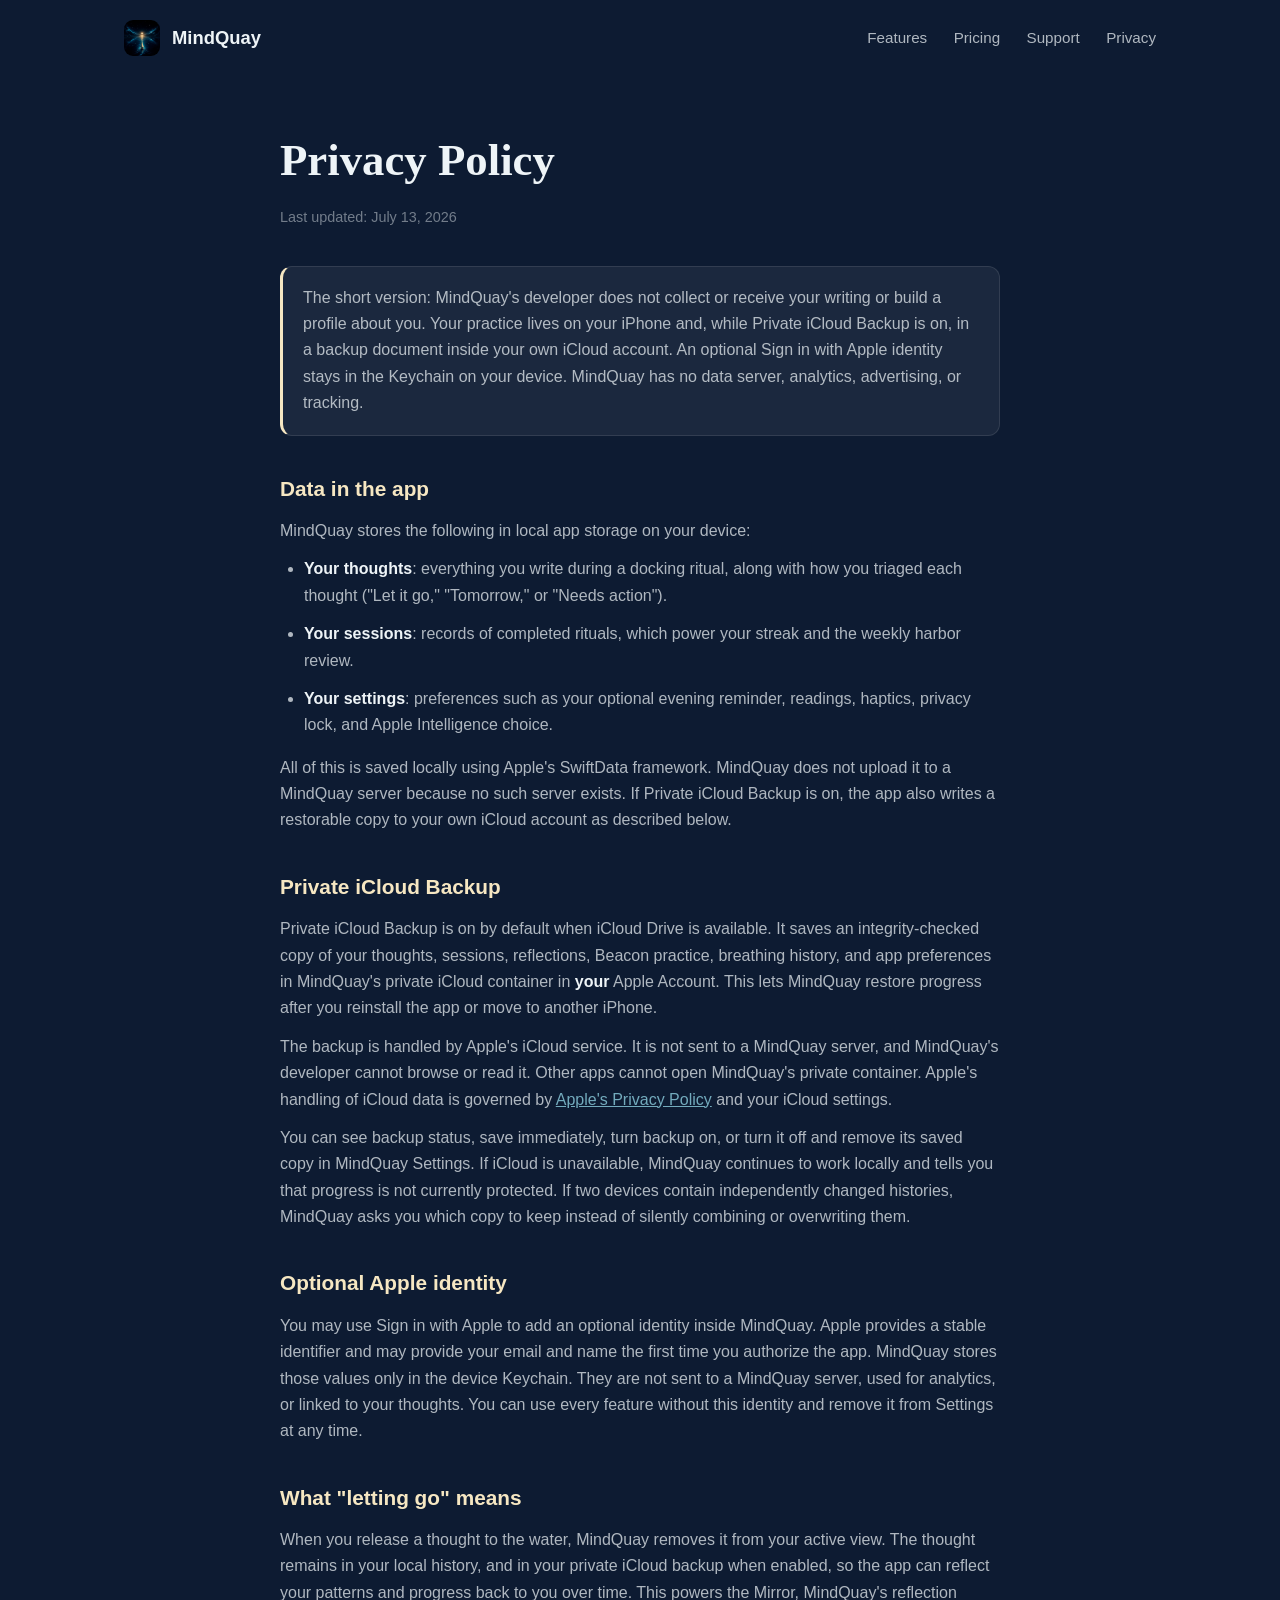
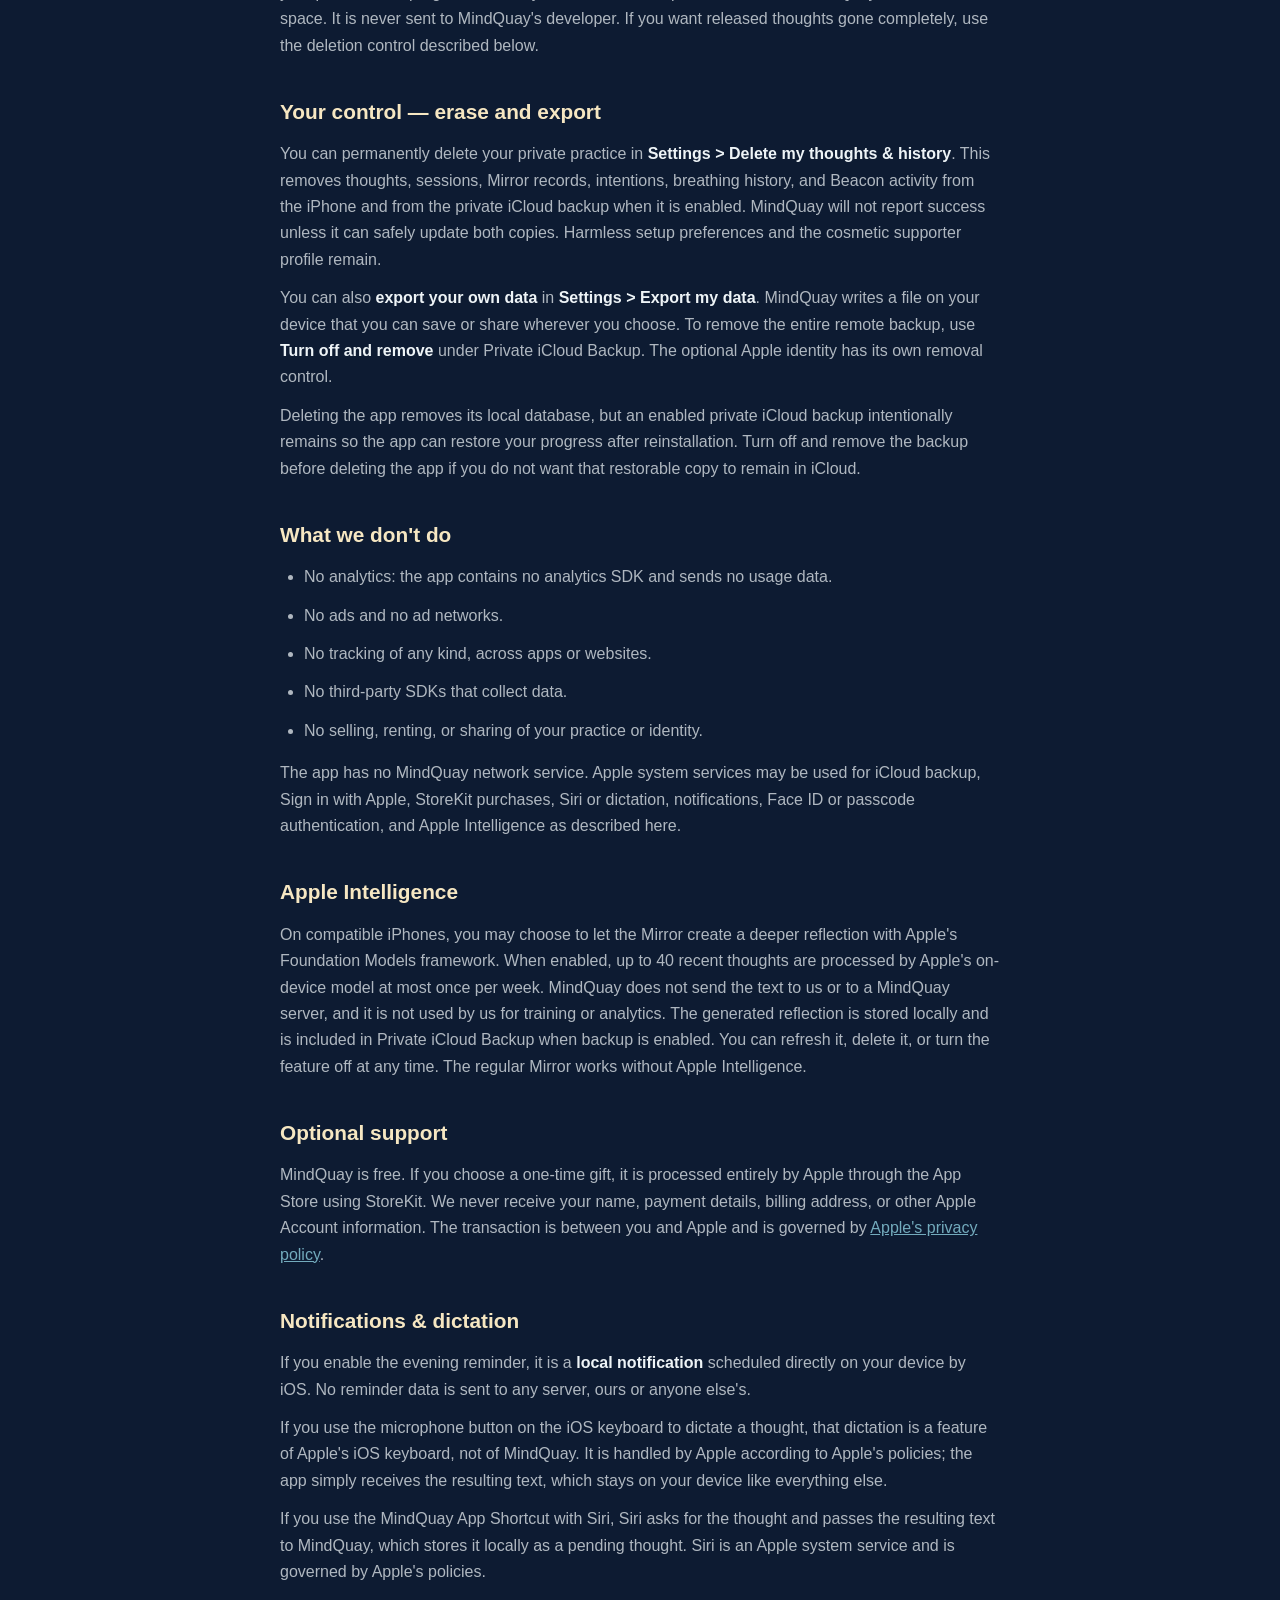
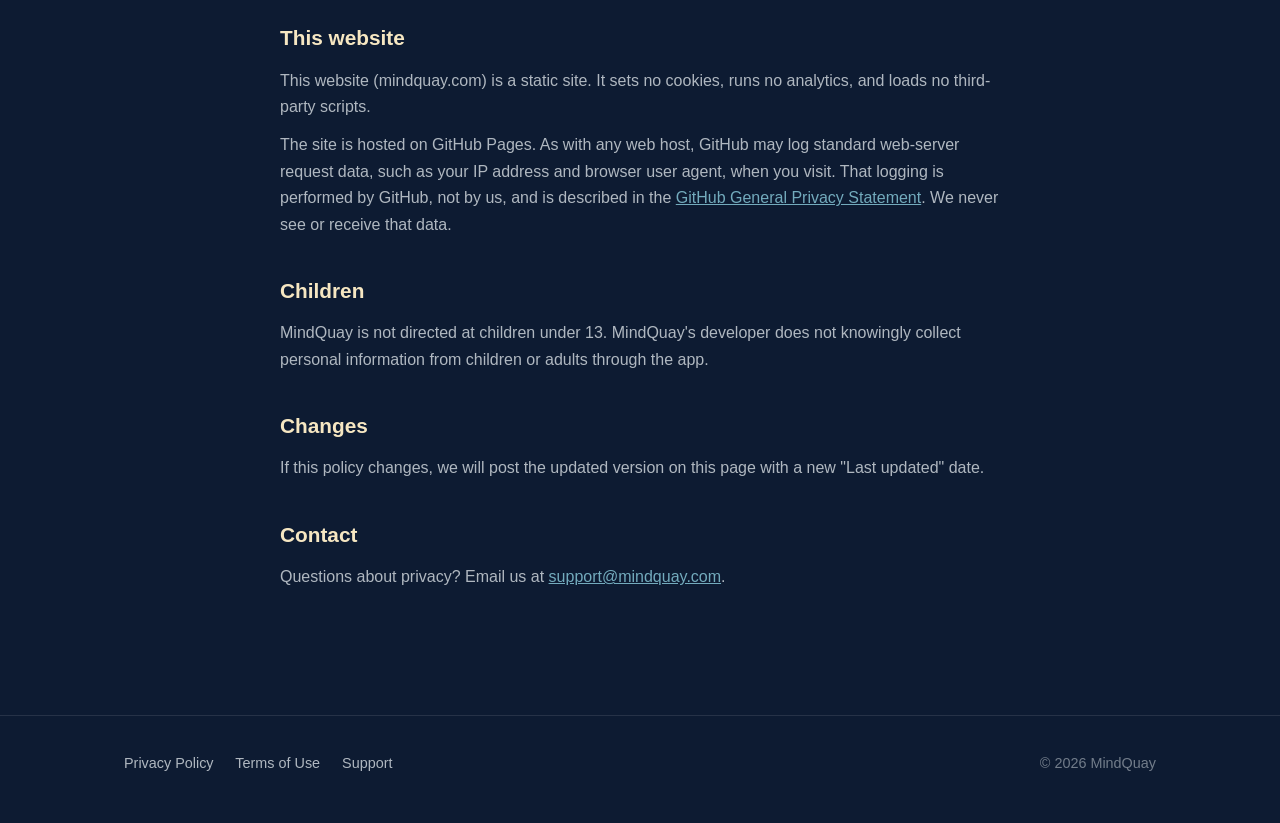
==== privacy/index.html @ 7a7cb049 "Update privacy terms for private iCloud backup" ====
<!DOCTYPE html>
<html lang="en">
<head>
<meta charset="utf-8">
<meta name="viewport" content="width=device-width, initial-scale=1">
<title>Privacy Policy — MindQuay</title>
<meta name="description" content="MindQuay's privacy policy: no MindQuay data server, analytics, advertising, or tracking. Your practice stays on your iPhone and, when enabled, in your private iCloud backup.">
<link rel="stylesheet" href="/styles.css">
<link rel="icon" type="image/png" href="/assets/favicon.png">
<link rel="apple-touch-icon" href="/assets/apple-touch-icon.png">
<meta property="og:title" content="Privacy Policy — MindQuay">
<meta property="og:description" content="No MindQuay data server, analytics, advertising, or tracking. Your practice stays on your iPhone and, when enabled, in your private iCloud backup.">
<meta property="og:image" content="https://mindquay.com/assets/icon-512.png">
</head>
<body>
<header class="site">
  <div class="wrap">
    <a class="brand" href="/"><img src="/assets/icon-512.png" alt="MindQuay app icon"> MindQuay</a>
    <nav class="main">
      <a href="/#features">Features</a>
      <a href="/#pricing">Pricing</a>
      <a href="/support/">Support</a>
      <a href="/privacy/">Privacy</a>
    </nav>
  </div>
</header>

<main class="wrap">
  <article class="prose">
    <h1>Privacy Policy</h1>
    <p class="updated">Last updated: July 13, 2026</p>

    <p class="callout">The short version: MindQuay's developer does not collect or receive your writing or build a profile about you. Your practice lives on your iPhone and, while Private iCloud Backup is on, in a backup document inside your own iCloud account. An optional Sign in with Apple identity stays in the Keychain on your device. MindQuay has no data server, analytics, advertising, or tracking.</p>

    <h2>Data in the app</h2>
    <p>MindQuay stores the following in local app storage on your device:</p>
    <ul>
      <li><strong>Your thoughts</strong>: everything you write during a docking ritual, along with how you triaged each thought ("Let it go," "Tomorrow," or "Needs action").</li>
      <li><strong>Your sessions</strong>: records of completed rituals, which power your streak and the weekly harbor review.</li>
      <li><strong>Your settings</strong>: preferences such as your optional evening reminder, readings, haptics, privacy lock, and Apple Intelligence choice.</li>
    </ul>
    <p>All of this is saved locally using Apple's SwiftData framework. MindQuay does not upload it to a MindQuay server because no such server exists. If Private iCloud Backup is on, the app also writes a restorable copy to your own iCloud account as described below.</p>

    <h2>Private iCloud Backup</h2>
    <p>Private iCloud Backup is on by default when iCloud Drive is available. It saves an integrity-checked copy of your thoughts, sessions, reflections, Beacon practice, breathing history, and app preferences in MindQuay's private iCloud container in <strong>your</strong> Apple Account. This lets MindQuay restore progress after you reinstall the app or move to another iPhone.</p>
    <p>The backup is handled by Apple's iCloud service. It is not sent to a MindQuay server, and MindQuay's developer cannot browse or read it. Other apps cannot open MindQuay's private container. Apple's handling of iCloud data is governed by <a href="https://www.apple.com/legal/privacy/">Apple's Privacy Policy</a> and your iCloud settings.</p>
    <p>You can see backup status, save immediately, turn backup on, or turn it off and remove its saved copy in MindQuay Settings. If iCloud is unavailable, MindQuay continues to work locally and tells you that progress is not currently protected. If two devices contain independently changed histories, MindQuay asks you which copy to keep instead of silently combining or overwriting them.</p>

    <h2>Optional Apple identity</h2>
    <p>You may use Sign in with Apple to add an optional identity inside MindQuay. Apple provides a stable identifier and may provide your email and name the first time you authorize the app. MindQuay stores those values only in the device Keychain. They are not sent to a MindQuay server, used for analytics, or linked to your thoughts. You can use every feature without this identity and remove it from Settings at any time.</p>

    <h2>What "letting go" means</h2>
    <p>When you release a thought to the water, MindQuay removes it from your active view. The thought remains in your local history, and in your private iCloud backup when enabled, so the app can reflect your patterns and progress back to you over time. This powers the Mirror, MindQuay's reflection space. It is never sent to MindQuay's developer. If you want released thoughts gone completely, use the deletion control described below.</p>

    <h2>Your control — erase and export</h2>
    <p>You can permanently delete your private practice in <strong>Settings &gt; Delete my thoughts &amp; history</strong>. This removes thoughts, sessions, Mirror records, intentions, breathing history, and Beacon activity from the iPhone and from the private iCloud backup when it is enabled. MindQuay will not report success unless it can safely update both copies. Harmless setup preferences and the cosmetic supporter profile remain.</p>
    <p>You can also <strong>export your own data</strong> in <strong>Settings &gt; Export my data</strong>. MindQuay writes a file on your device that you can save or share wherever you choose. To remove the entire remote backup, use <strong>Turn off and remove</strong> under Private iCloud Backup. The optional Apple identity has its own removal control.</p>
    <p>Deleting the app removes its local database, but an enabled private iCloud backup intentionally remains so the app can restore your progress after reinstallation. Turn off and remove the backup before deleting the app if you do not want that restorable copy to remain in iCloud.</p>

    <h2>What we don't do</h2>
    <ul>
      <li>No analytics: the app contains no analytics SDK and sends no usage data.</li>
      <li>No ads and no ad networks.</li>
      <li>No tracking of any kind, across apps or websites.</li>
      <li>No third-party SDKs that collect data.</li>
      <li>No selling, renting, or sharing of your practice or identity.</li>
    </ul>
    <p>The app has no MindQuay network service. Apple system services may be used for iCloud backup, Sign in with Apple, StoreKit purchases, Siri or dictation, notifications, Face ID or passcode authentication, and Apple Intelligence as described here.</p>

    <h2>Apple Intelligence</h2>
    <p>On compatible iPhones, you may choose to let the Mirror create a deeper reflection with Apple's Foundation Models framework. When enabled, up to 40 recent thoughts are processed by Apple's on-device model at most once per week. MindQuay does not send the text to us or to a MindQuay server, and it is not used by us for training or analytics. The generated reflection is stored locally and is included in Private iCloud Backup when backup is enabled. You can refresh it, delete it, or turn the feature off at any time. The regular Mirror works without Apple Intelligence.</p>

    <h2>Optional support</h2>
    <p>MindQuay is free. If you choose a one-time gift, it is processed entirely by Apple through the App Store using StoreKit. We never receive your name, payment details, billing address, or other Apple Account information. The transaction is between you and Apple and is governed by <a href="https://www.apple.com/legal/privacy/">Apple's privacy policy</a>.</p>

    <h2>Notifications &amp; dictation</h2>
    <p>If you enable the evening reminder, it is a <strong>local notification</strong> scheduled directly on your device by iOS. No reminder data is sent to any server, ours or anyone else's.</p>
    <p>If you use the microphone button on the iOS keyboard to dictate a thought, that dictation is a feature of Apple's iOS keyboard, not of MindQuay. It is handled by Apple according to Apple's policies; the app simply receives the resulting text, which stays on your device like everything else.</p>
    <p>If you use the MindQuay App Shortcut with Siri, Siri asks for the thought and passes the resulting text to MindQuay, which stores it locally as a pending thought. Siri is an Apple system service and is governed by Apple's policies.</p>

    <h2>This website</h2>
    <p>This website (mindquay.com) is a static site. It sets no cookies, runs no analytics, and loads no third-party scripts.</p>
    <p>The site is hosted on GitHub Pages. As with any web host, GitHub may log standard web-server request data, such as your IP address and browser user agent, when you visit. That logging is performed by GitHub, not by us, and is described in the <a href="https://docs.github.com/en/site-policy/privacy-policies/github-general-privacy-statement">GitHub General Privacy Statement</a>. We never see or receive that data.</p>

    <h2>Children</h2>
    <p>MindQuay is not directed at children under 13. MindQuay's developer does not knowingly collect personal information from children or adults through the app.</p>

    <h2>Changes</h2>
    <p>If this policy changes, we will post the updated version on this page with a new "Last updated" date.</p>

    <h2>Contact</h2>
    <p>Questions about privacy? Email us at <a href="mailto:support@mindquay.com">support@mindquay.com</a>.</p>
  </article>
</main>

<footer class="site">
  <div class="wrap">
    <div>
      <a href="/privacy/">Privacy Policy</a>
      <a href="/terms/">Terms of Use</a>
      <a href="/support/">Support</a>
    </div>
    <div>© 2026 MindQuay</div>
  </div>
</footer>
</body>
</html>
---- styles.css ----
/* MindQuay — harbor-at-dusk design system (matches the iOS app palette). */

:root {
  --deep-navy: #0d1b32;
  --navy: #12233d;
  --harbor: #164f5d;
  --teal: #3d7a94;
  --mist: #73abbd;
  --sand: #f6e7c2;
  --sand-dim: #e8d5a8;
  --ink: #eef4f7;
  --ink-dim: rgba(238, 244, 247, 0.72);
  --ink-faint: rgba(238, 244, 247, 0.45);
  --card: rgba(255, 255, 255, 0.06);
  --card-border: rgba(255, 255, 255, 0.10);
  --max-width: 1080px;
}

* { margin: 0; padding: 0; box-sizing: border-box; }

html { scroll-behavior: smooth; }

body {
  font-family: -apple-system, BlinkMacSystemFont, "Segoe UI", Roboto, Helvetica, Arial, sans-serif;
  background: var(--deep-navy);
  color: var(--ink);
  line-height: 1.65;
  -webkit-font-smoothing: antialiased;
}

.serif { font-family: "New York", "Iowan Old Style", Georgia, "Times New Roman", serif; }

.wrap { max-width: var(--max-width); margin: 0 auto; padding: 0 24px; }

/* Header / nav */
header.site {
  padding: 20px 0;
}
header.site .wrap {
  display: flex; align-items: center; justify-content: space-between; gap: 16px;
}
.brand {
  display: flex; align-items: center; gap: 12px;
  color: var(--ink); text-decoration: none;
  font-weight: 700; font-size: 1.15rem;
}
.brand img { width: 36px; height: 36px; border-radius: 9px; }
nav.main a {
  color: var(--ink-dim); text-decoration: none; font-size: 0.95rem;
  margin-left: 22px;
}
nav.main a:hover { color: var(--sand); }

/* Hero */
.hero {
  position: relative;
  min-height: min(78vh, 760px);
  padding: 110px 0 72px;
  text-align: center;
  display: grid;
  place-items: center;
  background-image: url("/assets/cosmic-harbor-night.png");
  background-position: center;
  background-size: cover;
}
.hero::before {
  content: "";
  position: absolute;
  inset: 0;
  background: rgba(5, 18, 35, 0.56);
}
.hero .wrap { position: relative; z-index: 1; }
.hero h1 {
  font-family: "New York", "Iowan Old Style", Georgia, serif;
  font-size: clamp(3.2rem, 8vw, 6.2rem);
  line-height: 1.12; font-weight: 600;
  margin: 0 auto 4px; max-width: 17ch;
  text-shadow: 0 3px 24px rgba(0, 0, 0, 0.55);
}
.hero .offer {
  color: var(--sand);
  font-family: "New York", "Iowan Old Style", Georgia, serif;
  font-size: clamp(1.4rem, 3vw, 2.25rem);
  margin-bottom: 22px;
}
.hero p.lede {
  font-size: clamp(1.05rem, 2.2vw, 1.3rem);
  color: var(--ink); max-width: 52ch; margin: 0 auto 32px;
  text-shadow: 0 2px 18px rgba(0, 0, 0, 0.7);
}

/* Buttons */
.btn {
  display: inline-block; padding: 14px 28px; border-radius: 14px;
  font-weight: 600; text-decoration: none; font-size: 1rem;
}
.btn.primary { background: var(--sand); color: var(--deep-navy); }
.btn.primary:hover { background: var(--sand-dim); }
.btn.ghost {
  color: var(--ink); border: 1px solid var(--card-border); margin-left: 12px;
}
.btn.ghost:hover { border-color: var(--mist); color: var(--sand); }
.btn-note { display: block; margin-top: 14px; font-size: 0.85rem; color: var(--ink-faint); }

/* Sections */
section { padding: 64px 0; }
section h2 {
  font-family: "New York", "Iowan Old Style", Georgia, serif;
  font-size: clamp(1.7rem, 3.6vw, 2.4rem); font-weight: 600;
  margin-bottom: 14px; text-align: center;
}
section p.sub { text-align: center; color: var(--ink-dim); max-width: 56ch; margin: 0 auto 44px; }

/* Feature grid */
.grid {
  display: grid; gap: 20px;
  grid-template-columns: repeat(auto-fit, minmax(240px, 1fr));
}
.card {
  background: var(--card); border: 1px solid var(--card-border);
  border-radius: 18px; padding: 26px;
}
.card .glyph { font-size: 1.6rem; margin-bottom: 12px; display: block; }
.card h3 { font-size: 1.05rem; margin-bottom: 8px; color: var(--sand); font-weight: 600; }
.card p { font-size: 0.95rem; color: var(--ink-dim); }

/* Screenshot strip */
.shots {
  display: grid; gap: 22px;
  grid-template-columns: repeat(auto-fit, minmax(200px, 1fr));
  align-items: start;
}
.shots figure { text-align: center; }
.shots img {
  width: 100%; max-width: 260px; border-radius: 8px;
  border: 1px solid var(--card-border);
  box-shadow: 0 24px 48px rgba(0, 0, 0, 0.45);
}
.shots figcaption { margin-top: 12px; font-size: 0.9rem; color: var(--ink-dim); }

/* Ritual steps */
.steps { counter-reset: step; max-width: 640px; margin: 0 auto; }
.step {
  display: flex; gap: 18px; align-items: flex-start;
  padding: 18px 0; border-bottom: 1px solid var(--card-border);
}
.step:last-child { border-bottom: none; }
.step .num {
  counter-increment: step;
  flex: 0 0 40px; height: 40px; border-radius: 50%;
  background: var(--card); border: 1px solid var(--card-border);
  display: flex; align-items: center; justify-content: center;
  color: var(--sand); font-weight: 700;
}
.step .num::before { content: counter(step); }
.step h3 { font-size: 1.05rem; margin-bottom: 4px; }
.step p { color: var(--ink-dim); font-size: 0.95rem; }

/* Pricing */
.plans { display: flex; gap: 20px; justify-content: center; flex-wrap: wrap; }
.plan {
  background: var(--card); border: 1px solid var(--card-border);
  border-radius: 20px; padding: 30px; width: 300px; text-align: center;
}
.plan.featured { border-color: var(--sand); background: rgba(246, 231, 194, 0.07); }
.plan .badge {
  display: inline-block; background: var(--sand); color: var(--deep-navy);
  font-size: 0.75rem; font-weight: 700; padding: 3px 10px; border-radius: 999px;
  margin-bottom: 10px;
}
.plan h3 { font-size: 1.1rem; margin-bottom: 6px; }
.plan .price { font-size: 2.1rem; font-weight: 700; color: var(--sand); }
.plan .per { color: var(--ink-faint); font-size: 0.95rem; }
.plan p.detail { margin-top: 10px; color: var(--ink-dim); font-size: 0.9rem; }

/* Privacy banner */
.privacy-banner {
  text-align: center; background: var(--card); border: 1px solid var(--card-border);
  border-radius: 20px; padding: 36px; max-width: 720px; margin: 0 auto;
}
.privacy-banner h2 { margin-bottom: 10px; }
.privacy-banner p { color: var(--ink-dim); }

/* Prose pages (privacy / terms / support) */
.prose { max-width: 720px; margin: 0 auto; padding: 48px 0 72px; }
.prose h1 {
  font-family: "New York", "Iowan Old Style", Georgia, serif;
  font-size: clamp(2rem, 5vw, 2.8rem); font-weight: 600; margin-bottom: 8px;
}
.prose .updated { color: var(--ink-faint); font-size: 0.9rem; margin-bottom: 36px; }
.prose h2 { font-size: 1.3rem; margin: 36px 0 12px; color: var(--sand); text-align: left; }
.prose p, .prose li { color: var(--ink-dim); margin-bottom: 12px; }
.prose ul { padding-left: 24px; margin-bottom: 16px; }
.prose a { color: var(--mist); }
.prose a:hover { color: var(--sand); }
.prose strong { color: var(--ink); }
.prose .callout {
  background: var(--card); border: 1px solid var(--card-border);
  border-left: 3px solid var(--sand);
  border-radius: 12px; padding: 18px 20px; margin: 20px 0;
}

/* FAQ */
details {
  background: var(--card); border: 1px solid var(--card-border);
  border-radius: 14px; padding: 16px 20px; margin-bottom: 12px;
}
details summary { cursor: pointer; font-weight: 600; color: var(--ink); }
details p { margin-top: 10px; }

/* Footer */
footer.site {
  border-top: 1px solid var(--card-border);
  padding: 36px 0 48px; margin-top: 40px;
  font-size: 0.9rem; color: var(--ink-faint);
}
footer.site .wrap { display: flex; flex-wrap: wrap; gap: 14px 28px; align-items: center; justify-content: space-between; }
footer.site a { color: var(--ink-dim); text-decoration: none; margin-right: 18px; }
footer.site a:hover { color: var(--sand); }

@media (max-width: 640px) {
  .hero { padding: 48px 0 24px; }
  section { padding: 44px 0; }
  .btn.ghost { margin-left: 0; margin-top: 12px; }
  nav.main a { margin-left: 14px; font-size: 0.88rem; }
}
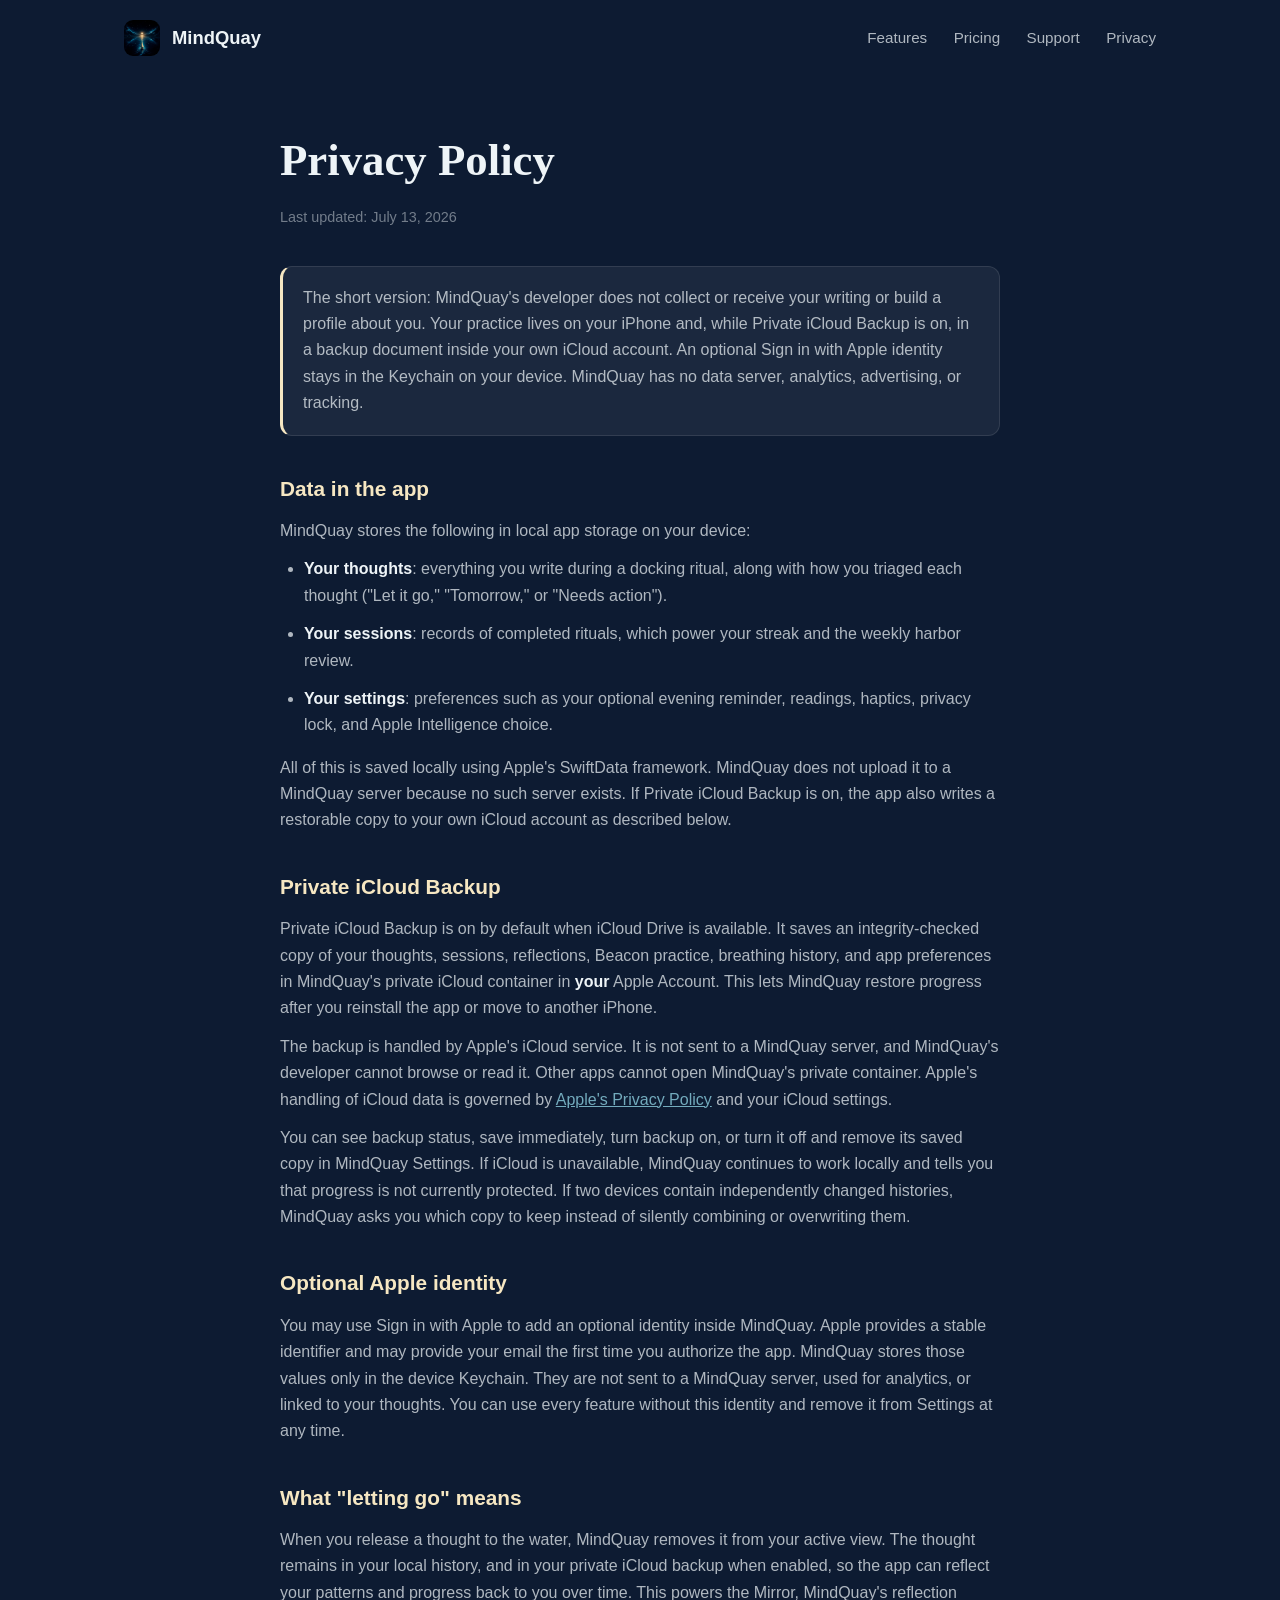
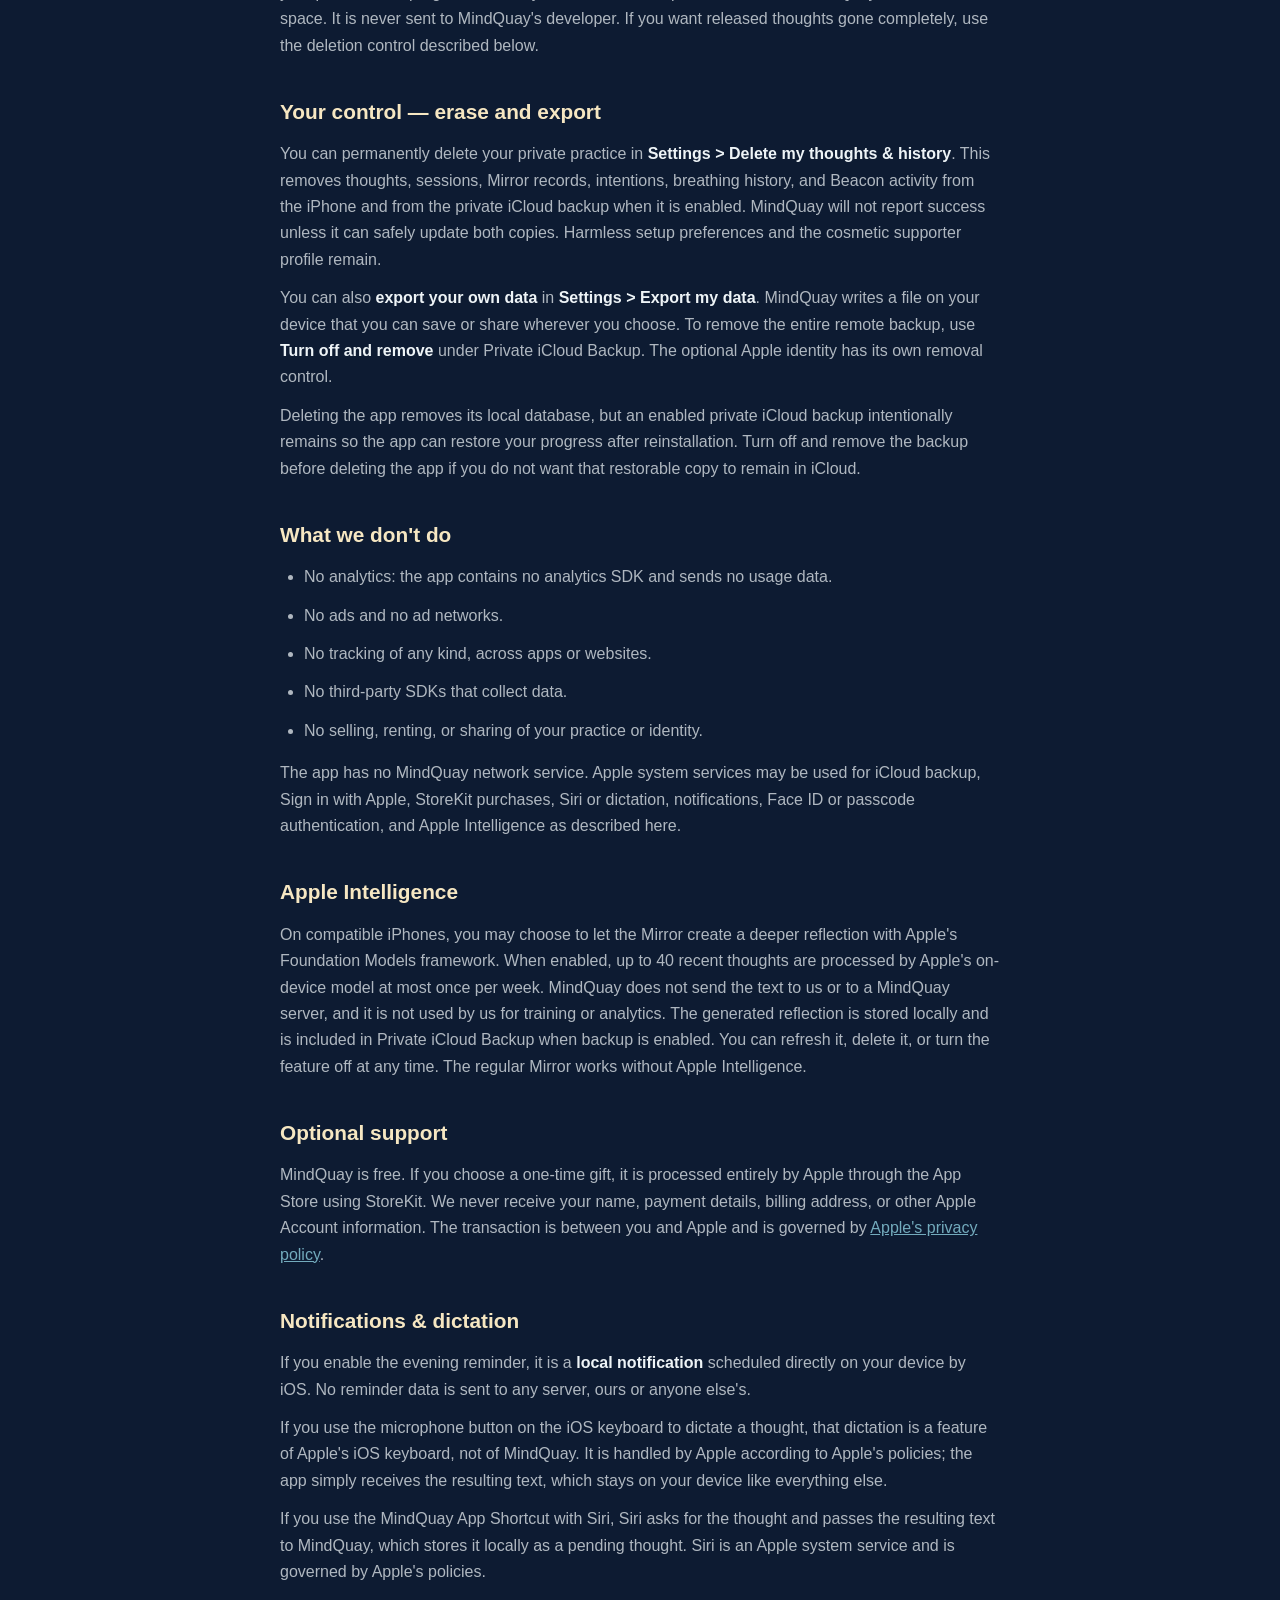
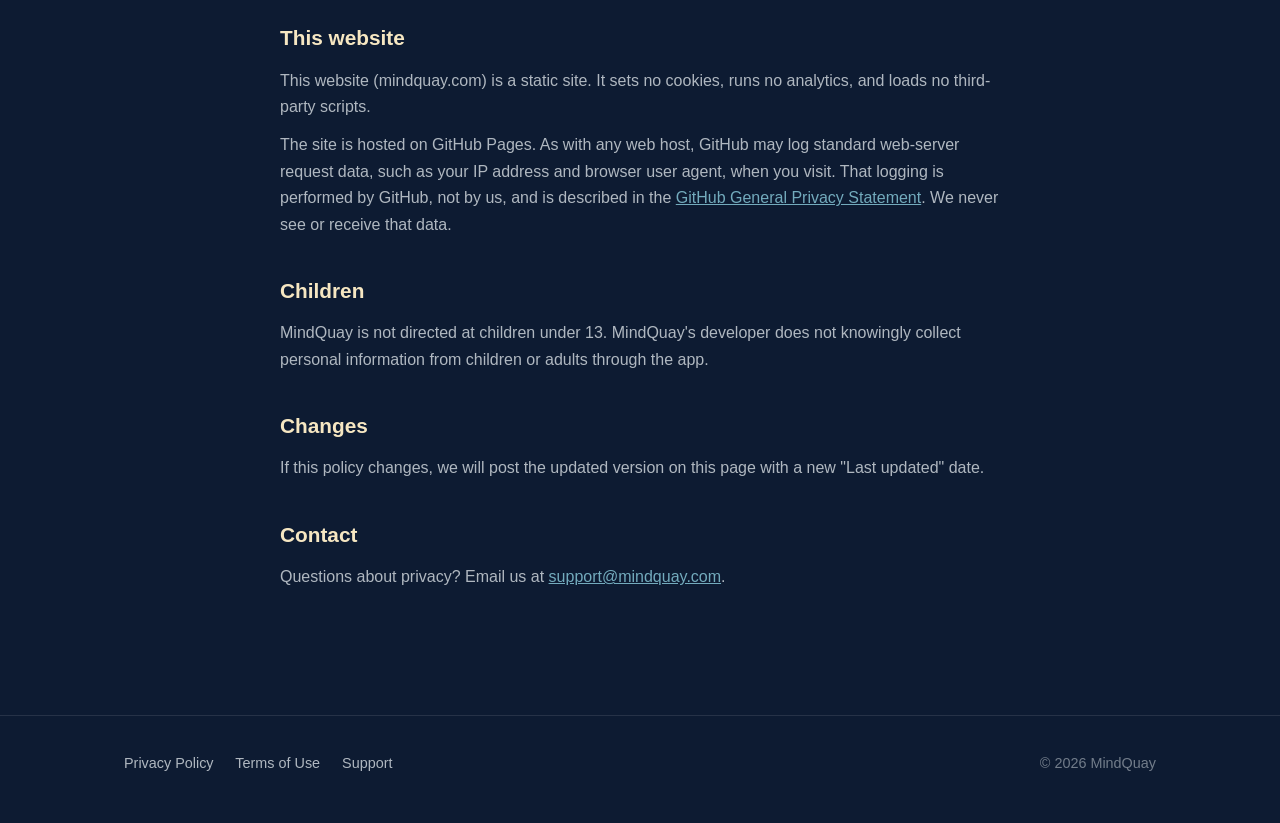
==== commit a73994b2: "Align Apple sign-in privacy wording" ====
--- a/privacy/index.html
+++ b/privacy/index.html
@@ -47,7 +47,7 @@
     <p>You can see backup status, save immediately, turn backup on, or turn it off and remove its saved copy in MindQuay Settings. If iCloud is unavailable, MindQuay continues to work locally and tells you that progress is not currently protected. If two devices contain independently changed histories, MindQuay asks you which copy to keep instead of silently combining or overwriting them.</p>
 
     <h2>Optional Apple identity</h2>
-    <p>You may use Sign in with Apple to add an optional identity inside MindQuay. Apple provides a stable identifier and may provide your email and name the first time you authorize the app. MindQuay stores those values only in the device Keychain. They are not sent to a MindQuay server, used for analytics, or linked to your thoughts. You can use every feature without this identity and remove it from Settings at any time.</p>
+    <p>You may use Sign in with Apple to add an optional identity inside MindQuay. Apple provides a stable identifier and may provide your email the first time you authorize the app. MindQuay stores those values only in the device Keychain. They are not sent to a MindQuay server, used for analytics, or linked to your thoughts. You can use every feature without this identity and remove it from Settings at any time.</p>
 
     <h2>What "letting go" means</h2>
     <p>When you release a thought to the water, MindQuay removes it from your active view. The thought remains in your local history, and in your private iCloud backup when enabled, so the app can reflect your patterns and progress back to you over time. This powers the Mirror, MindQuay's reflection space. It is never sent to MindQuay's developer. If you want released thoughts gone completely, use the deletion control described below.</p>
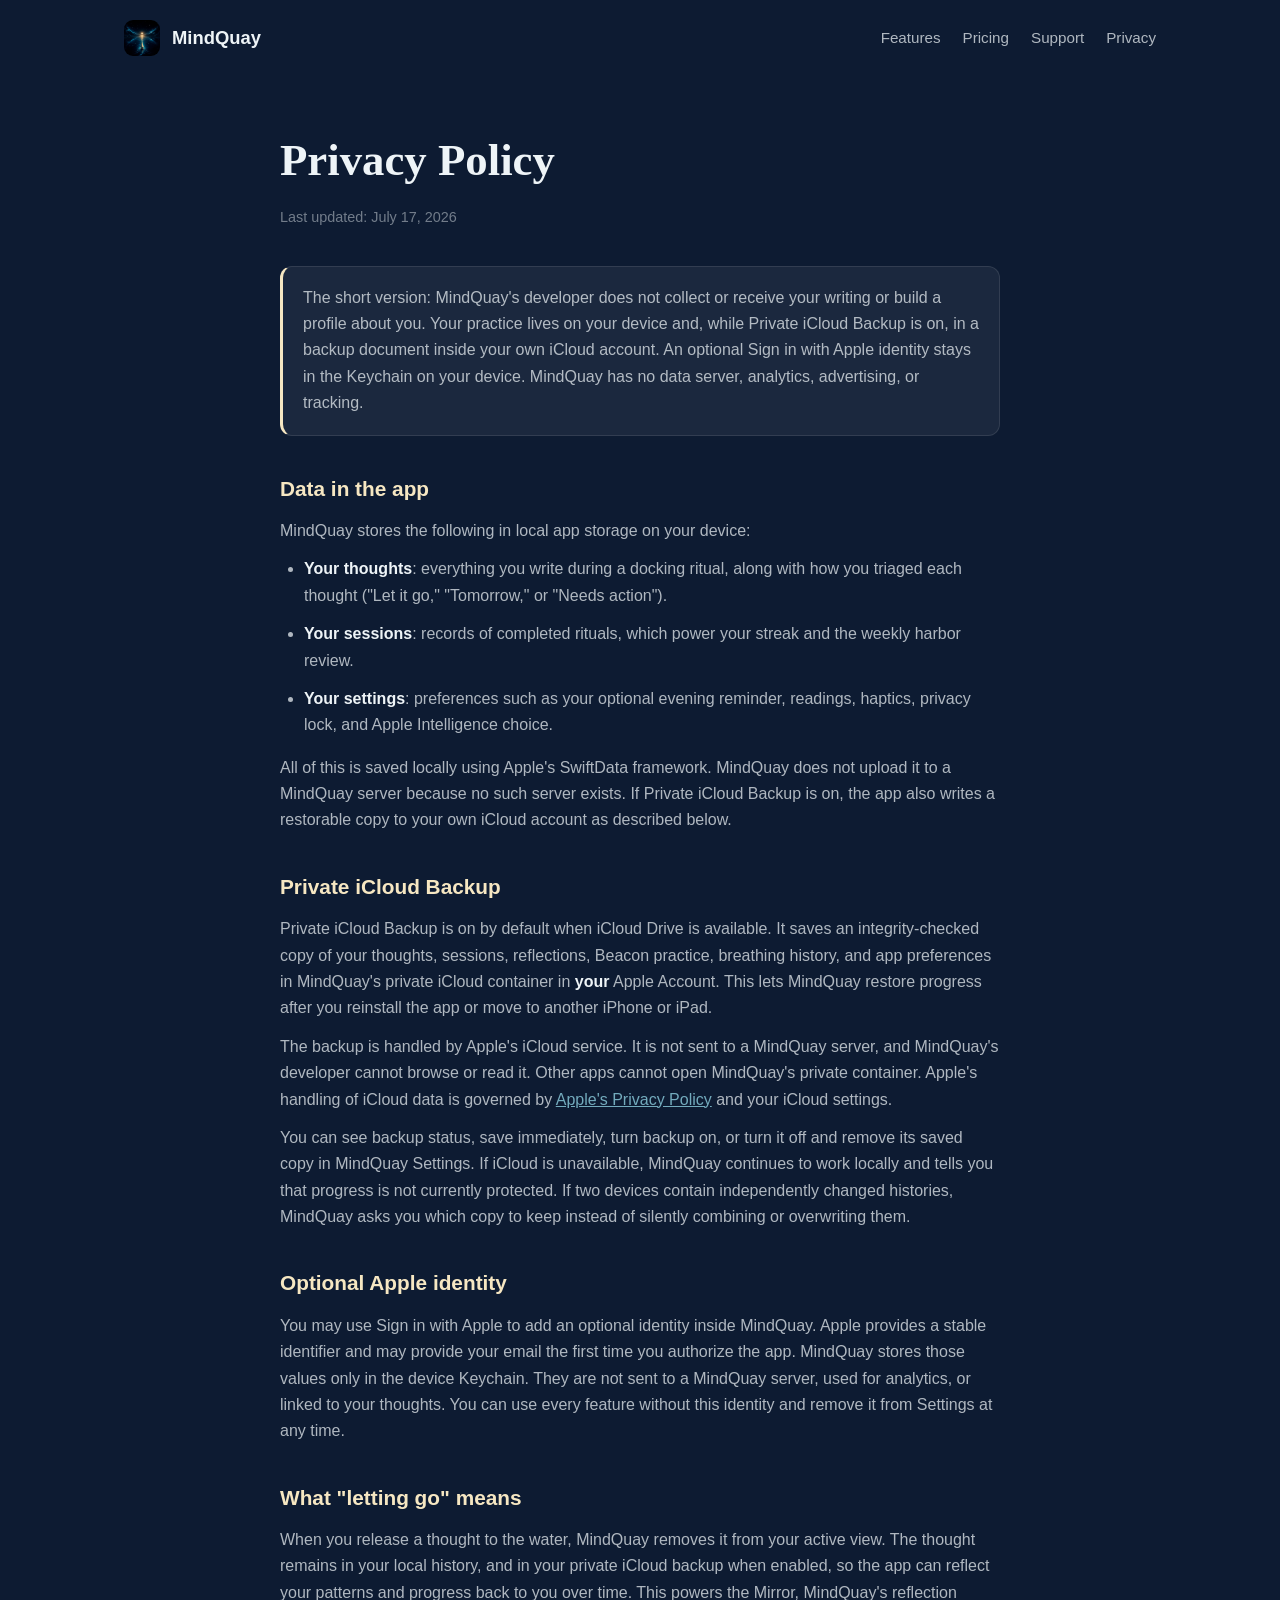
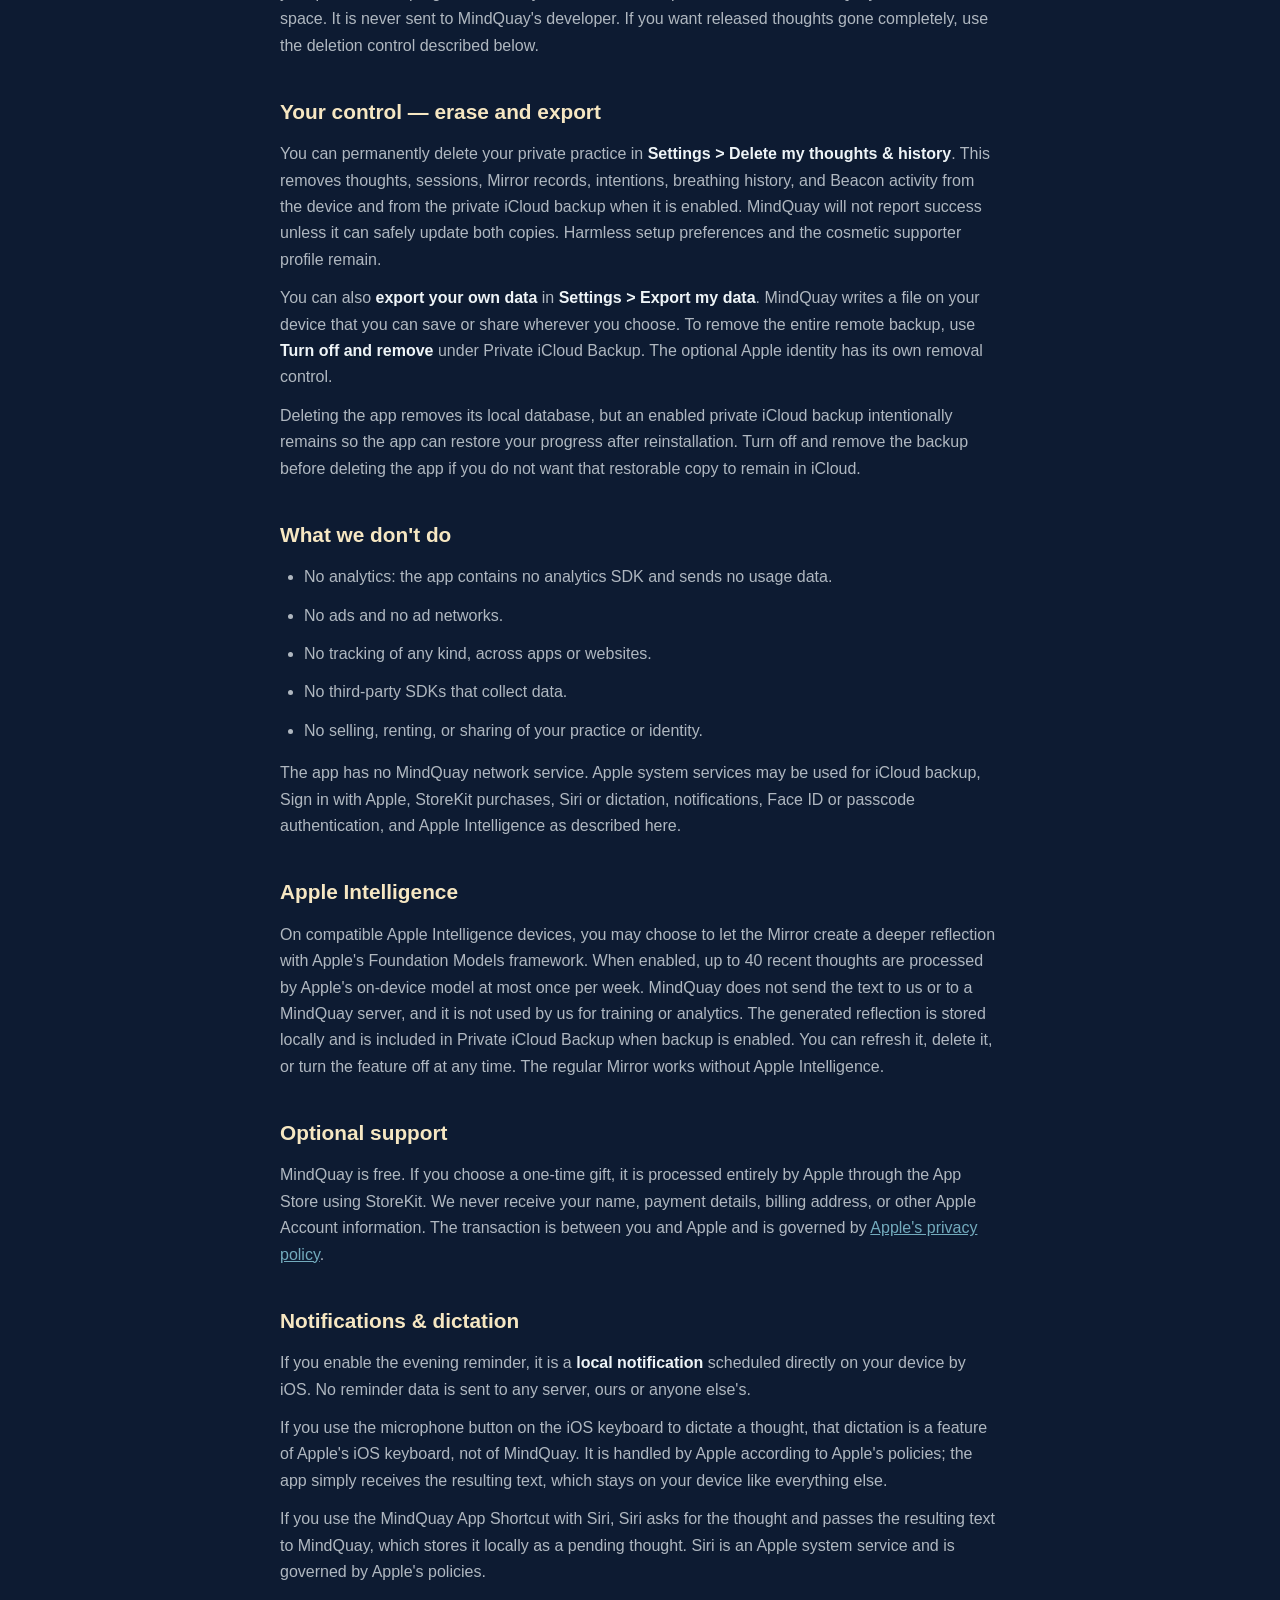
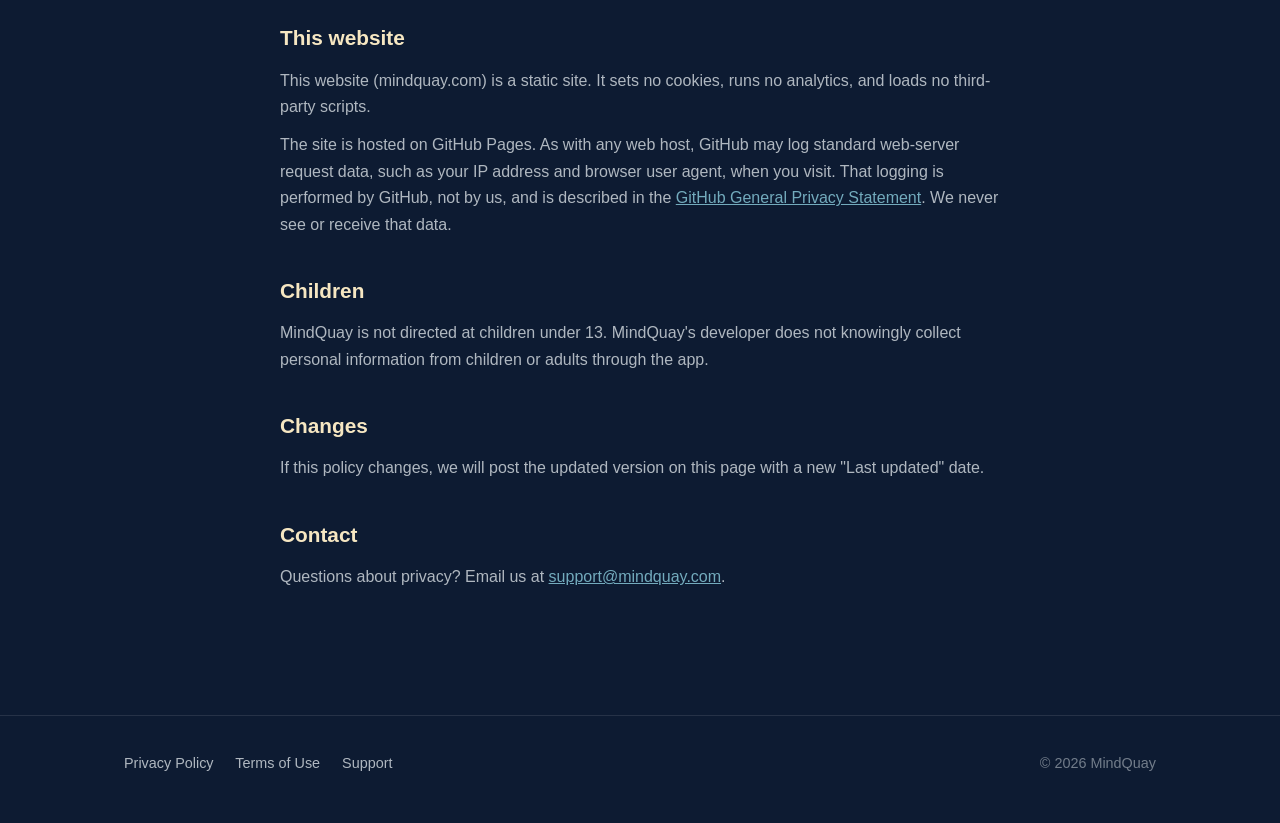
==== commit 3ec73f40: "Add iPad messaging and improve search discovery" ====
--- a/privacy/index.html
+++ b/privacy/index.html
@@ -3,14 +3,22 @@
 <head>
 <meta charset="utf-8">
 <meta name="viewport" content="width=device-width, initial-scale=1">
-<title>Privacy Policy — MindQuay</title>
-<meta name="description" content="MindQuay's privacy policy: no MindQuay data server, analytics, advertising, or tracking. Your practice stays on your iPhone and, when enabled, in your private iCloud backup.">
-<link rel="stylesheet" href="/styles.css">
+<title>MindQuay Privacy Policy: Private by Design</title>
+<meta name="description" content="MindQuay has no data server, analytics, advertising, or tracking. Your practice stays on your iPhone or iPad and in your private iCloud backup when enabled.">
+<meta name="robots" content="index, follow, max-image-preview:large">
+<meta name="theme-color" content="#0d1b32">
+<link rel="canonical" href="https://mindquay.com/privacy/">
+<link rel="manifest" href="/site.webmanifest">
+<link rel="stylesheet" href="/styles.css?v=14">
 <link rel="icon" type="image/png" href="/assets/favicon.png">
 <link rel="apple-touch-icon" href="/assets/apple-touch-icon.png">
-<meta property="og:title" content="Privacy Policy — MindQuay">
-<meta property="og:description" content="No MindQuay data server, analytics, advertising, or tracking. Your practice stays on your iPhone and, when enabled, in your private iCloud backup.">
+<meta property="og:title" content="MindQuay Privacy Policy: Private by Design">
+<meta property="og:description" content="No MindQuay data server, analytics, advertising, or tracking. Your practice stays on your device and in your private iCloud backup when enabled.">
 <meta property="og:image" content="https://mindquay.com/assets/icon-512.png">
+<meta property="og:image:alt" content="MindQuay app icon">
+<meta property="og:url" content="https://mindquay.com/privacy/">
+<meta property="og:type" content="website">
+<meta property="og:site_name" content="MindQuay">
 </head>
 <body>
 <header class="site">
@@ -28,9 +36,9 @@
 <main class="wrap">
   <article class="prose">
     <h1>Privacy Policy</h1>
-    <p class="updated">Last updated: July 13, 2026</p>
+    <p class="updated">Last updated: July 17, 2026</p>
 
-    <p class="callout">The short version: MindQuay's developer does not collect or receive your writing or build a profile about you. Your practice lives on your iPhone and, while Private iCloud Backup is on, in a backup document inside your own iCloud account. An optional Sign in with Apple identity stays in the Keychain on your device. MindQuay has no data server, analytics, advertising, or tracking.</p>
+    <p class="callout">The short version: MindQuay's developer does not collect or receive your writing or build a profile about you. Your practice lives on your device and, while Private iCloud Backup is on, in a backup document inside your own iCloud account. An optional Sign in with Apple identity stays in the Keychain on your device. MindQuay has no data server, analytics, advertising, or tracking.</p>
 
     <h2>Data in the app</h2>
     <p>MindQuay stores the following in local app storage on your device:</p>
@@ -42,7 +50,7 @@
     <p>All of this is saved locally using Apple's SwiftData framework. MindQuay does not upload it to a MindQuay server because no such server exists. If Private iCloud Backup is on, the app also writes a restorable copy to your own iCloud account as described below.</p>
 
     <h2>Private iCloud Backup</h2>
-    <p>Private iCloud Backup is on by default when iCloud Drive is available. It saves an integrity-checked copy of your thoughts, sessions, reflections, Beacon practice, breathing history, and app preferences in MindQuay's private iCloud container in <strong>your</strong> Apple Account. This lets MindQuay restore progress after you reinstall the app or move to another iPhone.</p>
+    <p>Private iCloud Backup is on by default when iCloud Drive is available. It saves an integrity-checked copy of your thoughts, sessions, reflections, Beacon practice, breathing history, and app preferences in MindQuay's private iCloud container in <strong>your</strong> Apple Account. This lets MindQuay restore progress after you reinstall the app or move to another iPhone or iPad.</p>
     <p>The backup is handled by Apple's iCloud service. It is not sent to a MindQuay server, and MindQuay's developer cannot browse or read it. Other apps cannot open MindQuay's private container. Apple's handling of iCloud data is governed by <a href="https://www.apple.com/legal/privacy/">Apple's Privacy Policy</a> and your iCloud settings.</p>
     <p>You can see backup status, save immediately, turn backup on, or turn it off and remove its saved copy in MindQuay Settings. If iCloud is unavailable, MindQuay continues to work locally and tells you that progress is not currently protected. If two devices contain independently changed histories, MindQuay asks you which copy to keep instead of silently combining or overwriting them.</p>
 
@@ -53,7 +61,7 @@
     <p>When you release a thought to the water, MindQuay removes it from your active view. The thought remains in your local history, and in your private iCloud backup when enabled, so the app can reflect your patterns and progress back to you over time. This powers the Mirror, MindQuay's reflection space. It is never sent to MindQuay's developer. If you want released thoughts gone completely, use the deletion control described below.</p>
 
     <h2>Your control — erase and export</h2>
-    <p>You can permanently delete your private practice in <strong>Settings &gt; Delete my thoughts &amp; history</strong>. This removes thoughts, sessions, Mirror records, intentions, breathing history, and Beacon activity from the iPhone and from the private iCloud backup when it is enabled. MindQuay will not report success unless it can safely update both copies. Harmless setup preferences and the cosmetic supporter profile remain.</p>
+    <p>You can permanently delete your private practice in <strong>Settings &gt; Delete my thoughts &amp; history</strong>. This removes thoughts, sessions, Mirror records, intentions, breathing history, and Beacon activity from the device and from the private iCloud backup when it is enabled. MindQuay will not report success unless it can safely update both copies. Harmless setup preferences and the cosmetic supporter profile remain.</p>
     <p>You can also <strong>export your own data</strong> in <strong>Settings &gt; Export my data</strong>. MindQuay writes a file on your device that you can save or share wherever you choose. To remove the entire remote backup, use <strong>Turn off and remove</strong> under Private iCloud Backup. The optional Apple identity has its own removal control.</p>
     <p>Deleting the app removes its local database, but an enabled private iCloud backup intentionally remains so the app can restore your progress after reinstallation. Turn off and remove the backup before deleting the app if you do not want that restorable copy to remain in iCloud.</p>
 
@@ -68,7 +76,7 @@
     <p>The app has no MindQuay network service. Apple system services may be used for iCloud backup, Sign in with Apple, StoreKit purchases, Siri or dictation, notifications, Face ID or passcode authentication, and Apple Intelligence as described here.</p>
 
     <h2>Apple Intelligence</h2>
-    <p>On compatible iPhones, you may choose to let the Mirror create a deeper reflection with Apple's Foundation Models framework. When enabled, up to 40 recent thoughts are processed by Apple's on-device model at most once per week. MindQuay does not send the text to us or to a MindQuay server, and it is not used by us for training or analytics. The generated reflection is stored locally and is included in Private iCloud Backup when backup is enabled. You can refresh it, delete it, or turn the feature off at any time. The regular Mirror works without Apple Intelligence.</p>
+    <p>On compatible Apple Intelligence devices, you may choose to let the Mirror create a deeper reflection with Apple's Foundation Models framework. When enabled, up to 40 recent thoughts are processed by Apple's on-device model at most once per week. MindQuay does not send the text to us or to a MindQuay server, and it is not used by us for training or analytics. The generated reflection is stored locally and is included in Private iCloud Backup when backup is enabled. You can refresh it, delete it, or turn the feature off at any time. The regular Mirror works without Apple Intelligence.</p>
 
     <h2>Optional support</h2>
     <p>MindQuay is free. If you choose a one-time gift, it is processed entirely by Apple through the App Store using StoreKit. We never receive your name, payment details, billing address, or other Apple Account information. The transaction is between you and Apple and is governed by <a href="https://www.apple.com/legal/privacy/">Apple's privacy policy</a>.</p>
--- a/styles.css
+++ b/styles.css
@@ -37,7 +37,7 @@
   padding: 20px 0;
 }
 header.site .wrap {
-  display: flex; align-items: center; justify-content: space-between; gap: 16px;
+  display: flex; align-items: center; justify-content: space-between; gap: 16px; flex-wrap: wrap;
 }
 .brand {
   display: flex; align-items: center; gap: 12px;
@@ -50,6 +50,7 @@
   margin-left: 22px;
 }
 nav.main a:hover { color: var(--sand); }
+nav.main { display: flex; align-items: center; }
 
 /* Hero */
 .hero {
@@ -101,6 +102,25 @@
 }
 .btn.ghost:hover { border-color: var(--mist); color: var(--sand); }
 .btn-note { display: block; margin-top: 14px; font-size: 0.85rem; color: var(--ink-faint); }
+.hero-actions { display: flex; justify-content: center; align-items: center; flex-wrap: wrap; gap: 12px; }
+.hero-actions .btn.ghost { margin-left: 0; }
+.download-cluster {
+  display: flex; align-items: center; justify-content: center; gap: 12px;
+}
+.download-app-icon {
+  display: block; width: 64px; height: 64px; border-radius: 14px;
+  border: 1px solid rgba(255, 255, 255, 0.18);
+  box-shadow: 0 10px 28px rgba(0, 0, 0, 0.38);
+}
+.app-store-badge { display: inline-block; line-height: 0; }
+.app-store-badge img { display: block; width: 180px; height: auto; }
+.app-store-badge:focus-visible,
+.btn:focus-visible,
+nav.main a:focus-visible,
+.brand:focus-visible {
+  outline: 3px solid var(--sand);
+  outline-offset: 4px;
+}
 
 /* Sections */
 section { padding: 64px 0; }
@@ -125,6 +145,7 @@
 .card p { font-size: 0.95rem; color: var(--ink-dim); }
 
 /* Screenshot strip */
+.product-tour { background: rgba(255, 255, 255, 0.025); }
 .shots {
   display: grid; gap: 22px;
   grid-template-columns: repeat(auto-fit, minmax(200px, 1fr));
@@ -132,7 +153,8 @@
 }
 .shots figure { text-align: center; }
 .shots img {
-  width: 100%; max-width: 260px; border-radius: 8px;
+  display: block; width: 100%; height: auto; max-width: 260px; margin: 0 auto; border-radius: 8px;
+  aspect-ratio: 1320 / 2868; object-fit: cover;
   border: 1px solid var(--card-border);
   box-shadow: 0 24px 48px rgba(0, 0, 0, 0.45);
 }
@@ -172,6 +194,7 @@
 .plan .price { font-size: 2.1rem; font-weight: 700; color: var(--sand); }
 .plan .per { color: var(--ink-faint); font-size: 0.95rem; }
 .plan p.detail { margin-top: 10px; color: var(--ink-dim); font-size: 0.9rem; }
+.download-cta { margin-top: 28px; text-align: center; }
 
 /* Privacy banner */
 .privacy-banner {
@@ -219,8 +242,17 @@
 footer.site a:hover { color: var(--sand); }
 
 @media (max-width: 640px) {
+  header.site { padding: 14px 0 18px; }
+  header.site .wrap { justify-content: center; }
+  .brand { width: 100%; justify-content: center; }
+  nav.main { width: 100%; justify-content: space-between; gap: 10px; }
+  nav.main a { margin-left: 0; font-size: 0.84rem; }
   .hero { padding: 48px 0 24px; }
   section { padding: 44px 0; }
   .btn.ghost { margin-left: 0; margin-top: 12px; }
-  nav.main a { margin-left: 14px; font-size: 0.88rem; }
-}
+  .hero-actions .btn { width: min(100%, 320px); }
+  .hero-actions .btn.ghost { margin-top: 0; }
+  .download-cluster { width: 100%; gap: 10px; }
+  .download-app-icon { width: 56px; height: 56px; border-radius: 12px; }
+  .app-store-badge img { width: 166px; }
+}
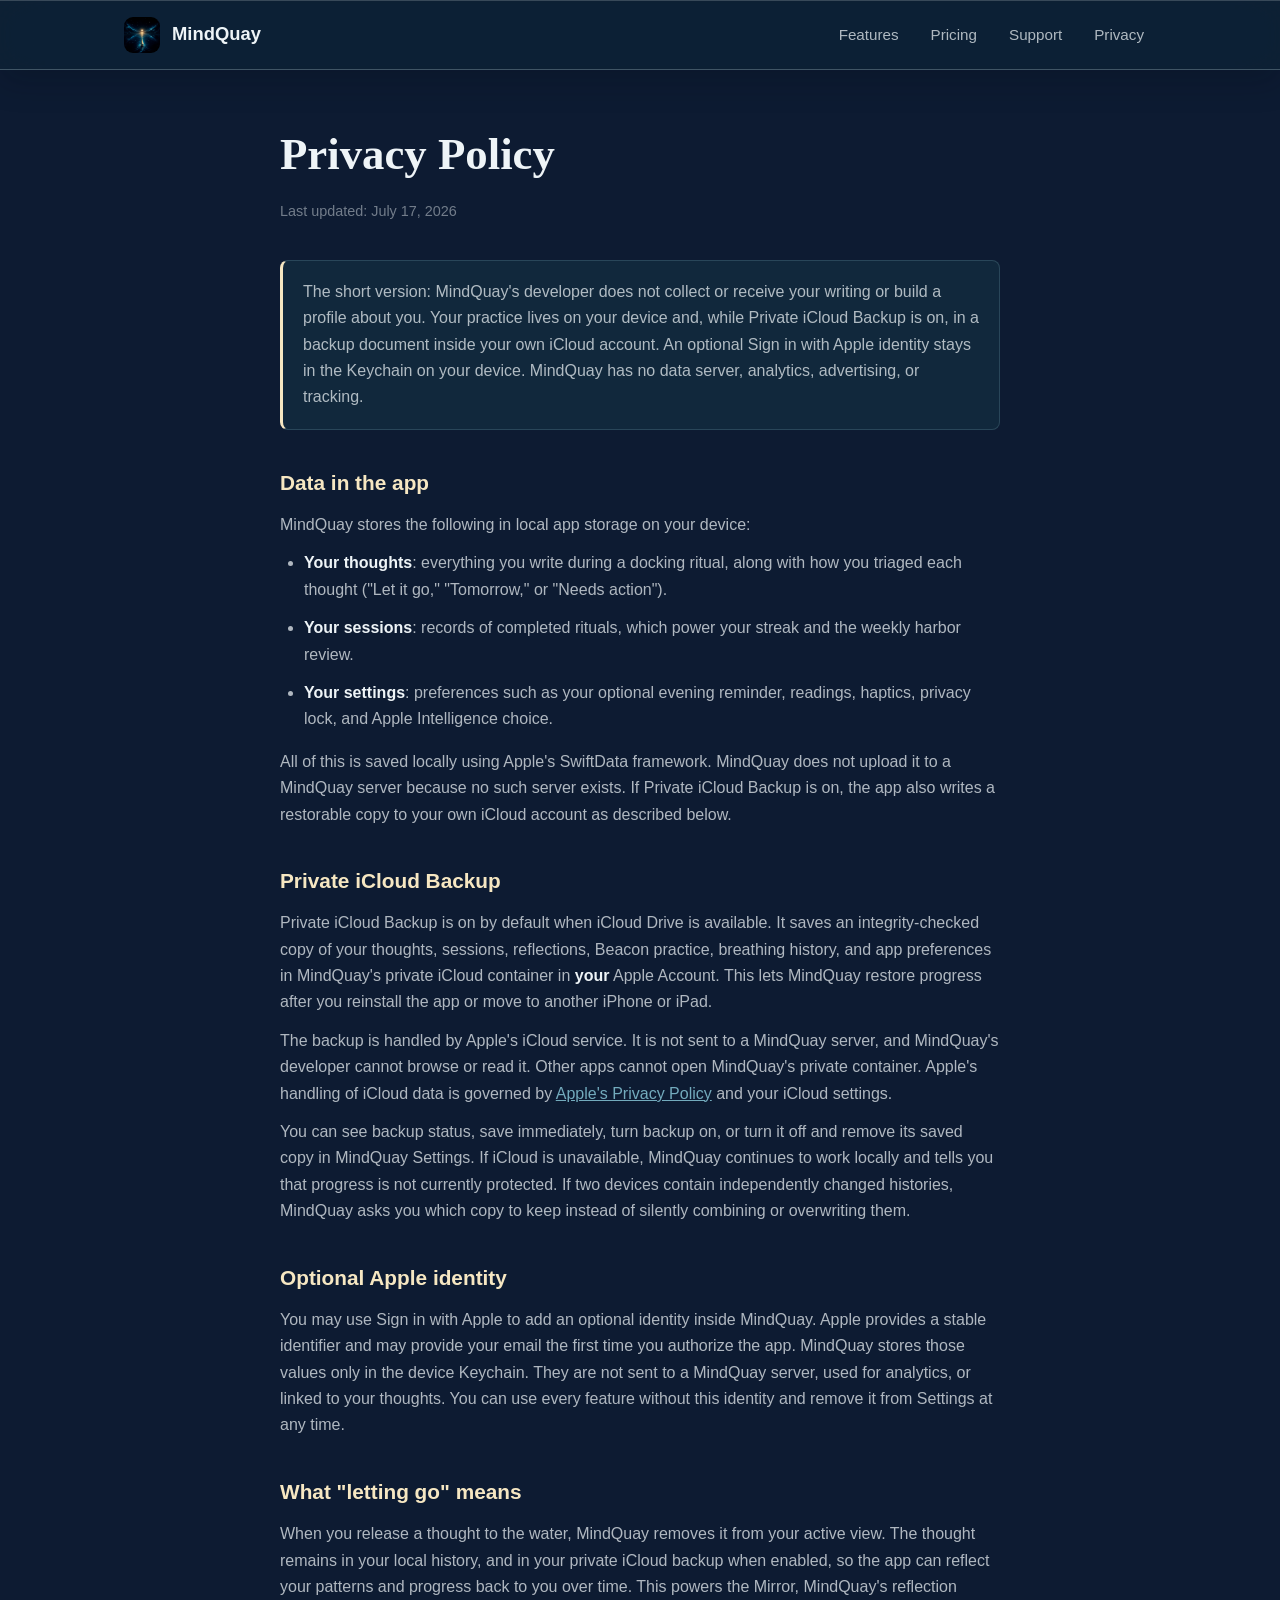
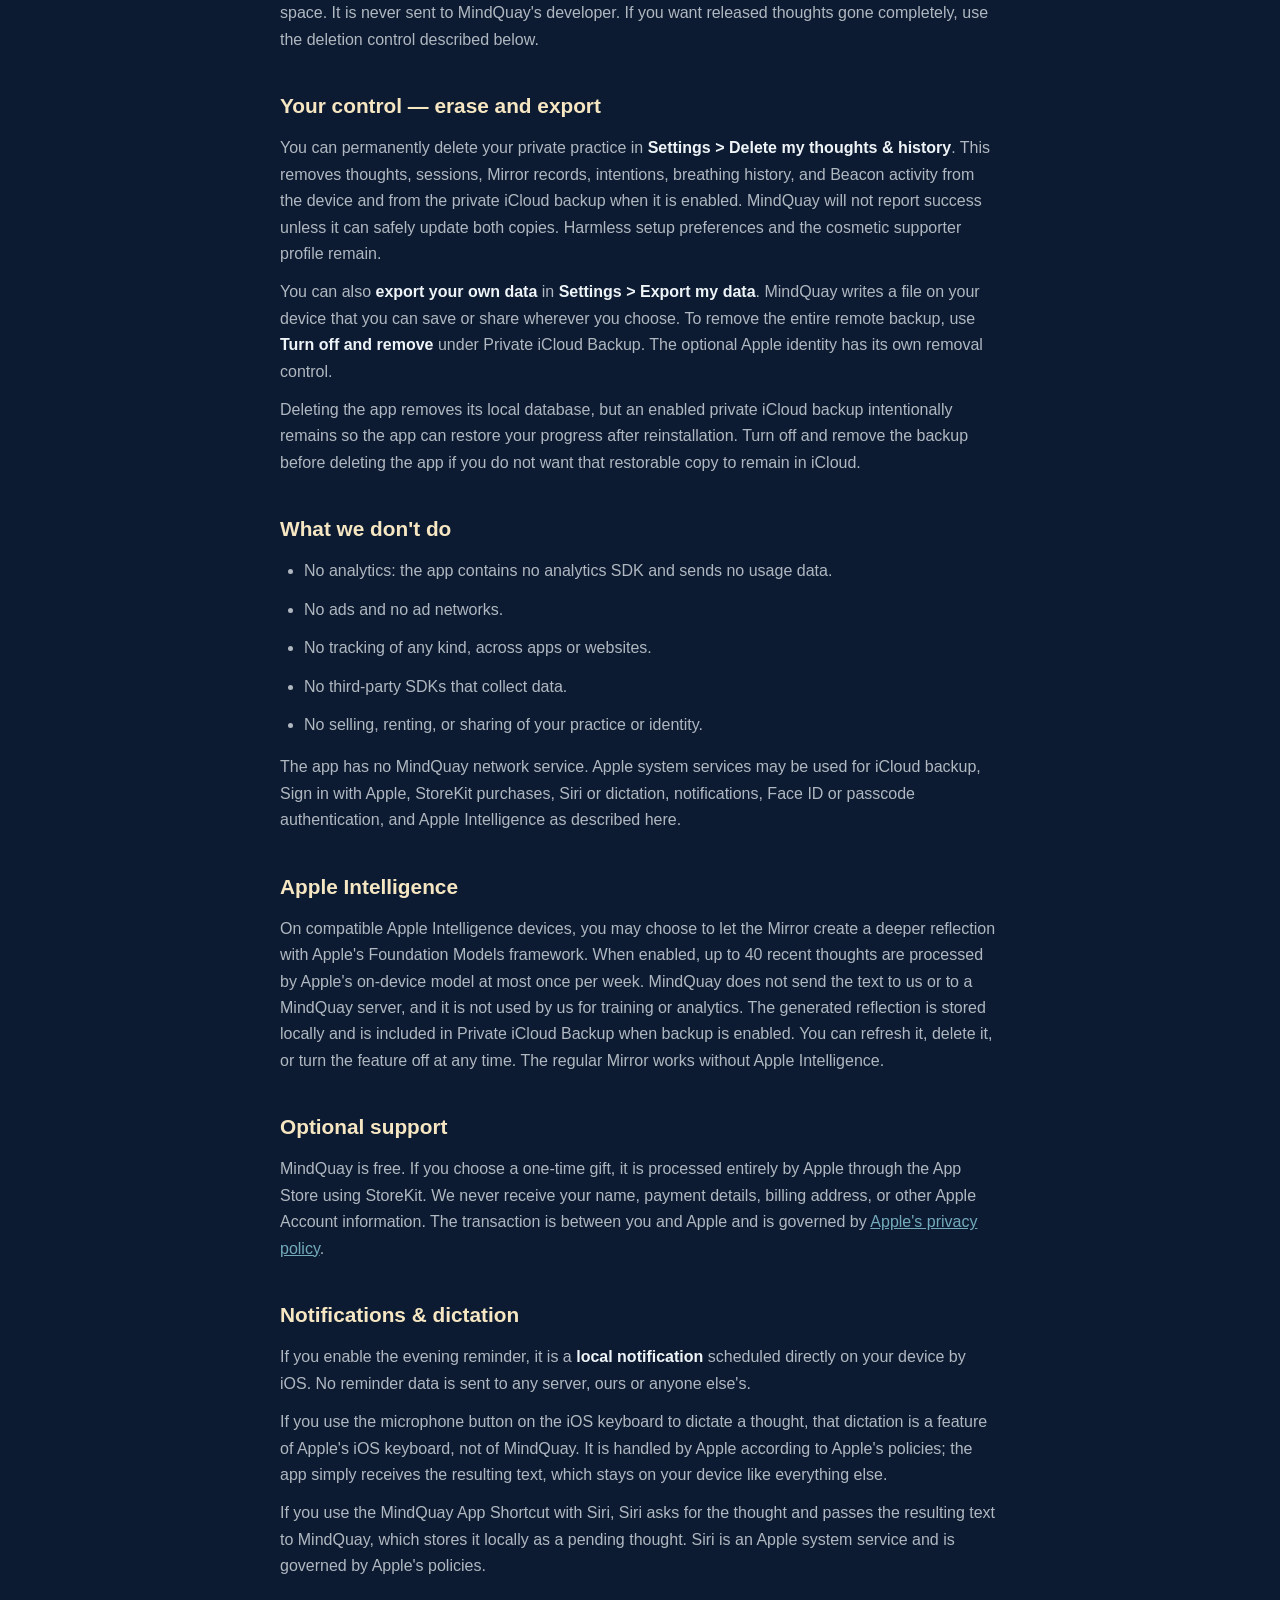
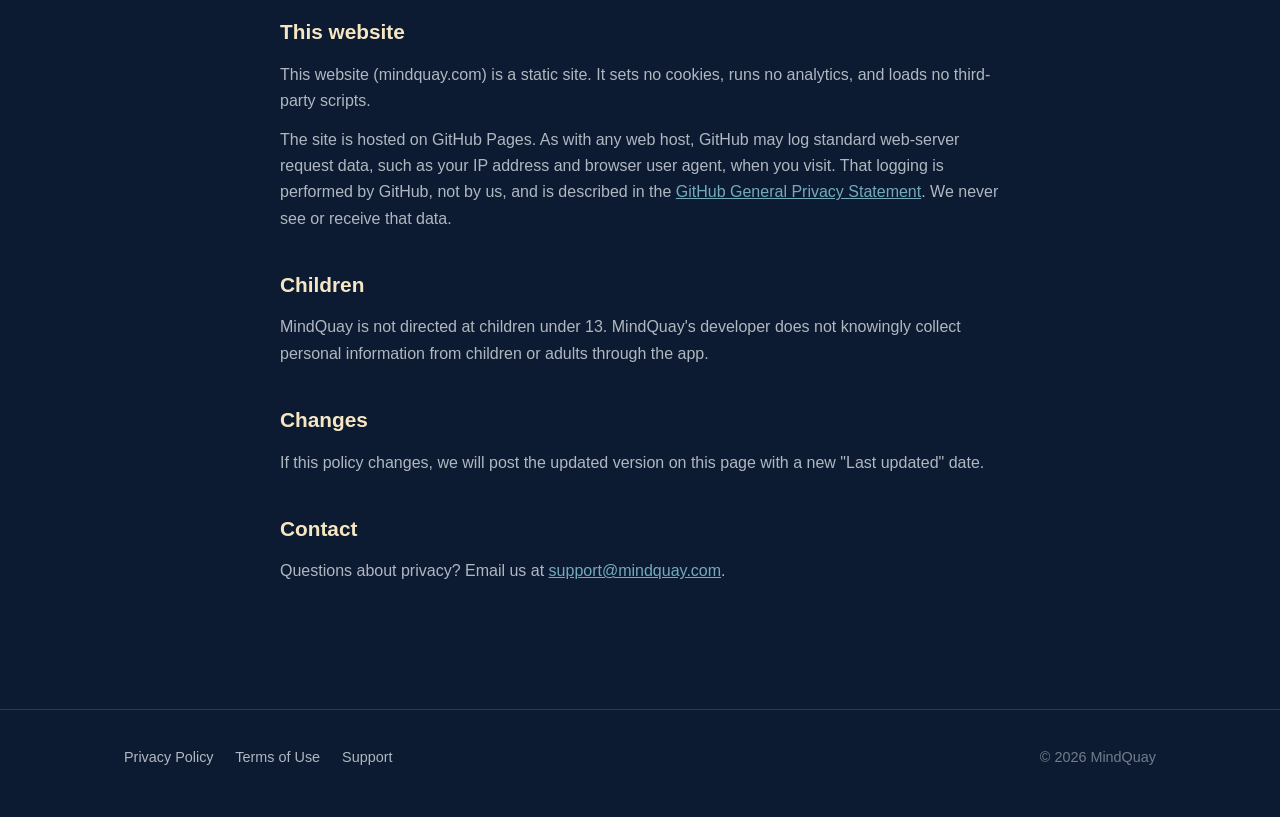
==== commit 8020da87: "Add mobile App Store dock and glass design" ====
--- a/privacy/index.html
+++ b/privacy/index.html
@@ -9,7 +9,7 @@
 <meta name="theme-color" content="#0d1b32">
 <link rel="canonical" href="https://mindquay.com/privacy/">
 <link rel="manifest" href="/site.webmanifest">
-<link rel="stylesheet" href="/styles.css?v=14">
+<link rel="stylesheet" href="/styles.css?v=16">
 <link rel="icon" type="image/png" href="/assets/favicon.png">
 <link rel="apple-touch-icon" href="/assets/apple-touch-icon.png">
 <meta property="og:title" content="MindQuay Privacy Policy: Private by Design">
--- a/styles.css
+++ b/styles.css
@@ -11,8 +11,16 @@
   --ink: #eef4f7;
   --ink-dim: rgba(238, 244, 247, 0.72);
   --ink-faint: rgba(238, 244, 247, 0.45);
-  --card: rgba(255, 255, 255, 0.06);
-  --card-border: rgba(255, 255, 255, 0.10);
+  --material: rgba(22, 52, 68, 0.56);
+  --material-strong: rgba(12, 35, 52, 0.78);
+  --material-border: rgba(153, 208, 222, 0.18);
+  --glass: rgba(17, 42, 60, 0.58);
+  --glass-strong: rgba(14, 35, 53, 0.82);
+  --glass-border: rgba(217, 242, 247, 0.25);
+  --glass-highlight: rgba(255, 255, 255, 0.18);
+  --glass-shadow: rgba(0, 7, 18, 0.42);
+  --card: var(--material);
+  --card-border: var(--material-border);
   --max-width: 1080px;
 }
 
@@ -34,7 +42,15 @@
 
 /* Header / nav */
 header.site {
-  padding: 20px 0;
+  position: sticky;
+  top: 0;
+  z-index: 30;
+  padding: 14px 0;
+  background: var(--glass-strong);
+  border-bottom: 1px solid var(--glass-border);
+  box-shadow: inset 0 1px 0 var(--glass-highlight), 0 12px 32px rgba(0, 8, 20, 0.2);
+  -webkit-backdrop-filter: blur(22px) saturate(135%);
+  backdrop-filter: blur(22px) saturate(135%);
 }
 header.site .wrap {
   display: flex; align-items: center; justify-content: space-between; gap: 16px; flex-wrap: wrap;
@@ -47,9 +63,14 @@
 .brand img { width: 36px; height: 36px; border-radius: 9px; }
 nav.main a {
   color: var(--ink-dim); text-decoration: none; font-size: 0.95rem;
-  margin-left: 22px;
-}
-nav.main a:hover { color: var(--sand); }
+  margin-left: 8px; padding: 8px 12px; border-radius: 8px;
+  transition: color 180ms ease, background-color 180ms ease, box-shadow 180ms ease;
+}
+nav.main a:hover {
+  color: var(--ink);
+  background: rgba(255, 255, 255, 0.07);
+  box-shadow: inset 0 1px 0 rgba(255, 255, 255, 0.1);
+}
 nav.main { display: flex; align-items: center; }
 
 /* Hero */
@@ -60,7 +81,7 @@
   text-align: center;
   display: grid;
   place-items: center;
-  background-image: url("/assets/cosmic-harbor-night.png");
+  background-image: url("/assets/cosmic-harbor-night.jpg");
   background-position: center;
   background-size: cover;
 }
@@ -94,13 +115,23 @@
 .btn {
   display: inline-block; padding: 14px 28px; border-radius: 14px;
   font-weight: 600; text-decoration: none; font-size: 1rem;
-}
-.btn.primary { background: var(--sand); color: var(--deep-navy); }
-.btn.primary:hover { background: var(--sand-dim); }
+  border: 1px solid transparent;
+  transition: transform 180ms ease, background-color 180ms ease, border-color 180ms ease, box-shadow 180ms ease;
+}
+.btn.primary {
+  background: var(--sand); color: var(--deep-navy);
+  border-color: rgba(255, 255, 255, 0.34);
+  box-shadow: inset 0 1px 0 rgba(255, 255, 255, 0.5), 0 12px 30px rgba(0, 8, 20, 0.28);
+}
+.btn.primary:hover { background: var(--sand-dim); transform: translateY(-1px); }
 .btn.ghost {
-  color: var(--ink); border: 1px solid var(--card-border); margin-left: 12px;
-}
-.btn.ghost:hover { border-color: var(--mist); color: var(--sand); }
+  color: var(--ink); border-color: var(--glass-border); margin-left: 12px;
+  background: var(--glass);
+  box-shadow: inset 0 1px 0 var(--glass-highlight), 0 12px 30px rgba(0, 8, 20, 0.24);
+  -webkit-backdrop-filter: blur(16px) saturate(130%);
+  backdrop-filter: blur(16px) saturate(130%);
+}
+.btn.ghost:hover { border-color: var(--mist); color: var(--sand); transform: translateY(-1px); }
 .btn-note { display: block; margin-top: 14px; font-size: 0.85rem; color: var(--ink-faint); }
 .hero-actions { display: flex; justify-content: center; align-items: center; flex-wrap: wrap; gap: 12px; }
 .hero-actions .btn.ghost { margin-left: 0; }
@@ -109,8 +140,8 @@
 }
 .download-app-icon {
   display: block; width: 64px; height: 64px; border-radius: 14px;
-  border: 1px solid rgba(255, 255, 255, 0.18);
-  box-shadow: 0 10px 28px rgba(0, 0, 0, 0.38);
+  border: 1px solid var(--glass-border);
+  box-shadow: inset 0 1px 0 var(--glass-highlight), 0 10px 28px rgba(0, 0, 0, 0.38);
 }
 .app-store-badge { display: inline-block; line-height: 0; }
 .app-store-badge img { display: block; width: 180px; height: auto; }
@@ -137,8 +168,11 @@
   grid-template-columns: repeat(auto-fit, minmax(240px, 1fr));
 }
 .card {
-  background: var(--card); border: 1px solid var(--card-border);
-  border-radius: 18px; padding: 26px;
+  background: var(--material); border: 1px solid var(--material-border);
+  border-radius: 8px; padding: 26px;
+  box-shadow: inset 0 1px 0 rgba(255, 255, 255, 0.06), 0 18px 40px rgba(0, 8, 20, 0.16);
+  -webkit-backdrop-filter: blur(10px) saturate(115%);
+  backdrop-filter: blur(10px) saturate(115%);
 }
 .card .glyph { font-size: 1.6rem; margin-bottom: 12px; display: block; }
 .card h3 { font-size: 1.05rem; margin-bottom: 8px; color: var(--sand); font-weight: 600; }
@@ -181,8 +215,11 @@
 /* Pricing */
 .plans { display: flex; gap: 20px; justify-content: center; flex-wrap: wrap; }
 .plan {
-  background: var(--card); border: 1px solid var(--card-border);
-  border-radius: 20px; padding: 30px; width: 300px; text-align: center;
+  background: var(--material); border: 1px solid var(--material-border);
+  border-radius: 8px; padding: 30px; width: 300px; text-align: center;
+  box-shadow: inset 0 1px 0 rgba(255, 255, 255, 0.06), 0 18px 40px rgba(0, 8, 20, 0.16);
+  -webkit-backdrop-filter: blur(10px) saturate(115%);
+  backdrop-filter: blur(10px) saturate(115%);
 }
 .plan.featured { border-color: var(--sand); background: rgba(246, 231, 194, 0.07); }
 .plan .badge {
@@ -198,8 +235,11 @@
 
 /* Privacy banner */
 .privacy-banner {
-  text-align: center; background: var(--card); border: 1px solid var(--card-border);
-  border-radius: 20px; padding: 36px; max-width: 720px; margin: 0 auto;
+  text-align: center; background: var(--material); border: 1px solid var(--material-border);
+  border-radius: 8px; padding: 36px; max-width: 720px; margin: 0 auto;
+  box-shadow: inset 0 1px 0 rgba(255, 255, 255, 0.06), 0 18px 40px rgba(0, 8, 20, 0.16);
+  -webkit-backdrop-filter: blur(10px) saturate(115%);
+  backdrop-filter: blur(10px) saturate(115%);
 }
 .privacy-banner h2 { margin-bottom: 10px; }
 .privacy-banner p { color: var(--ink-dim); }
@@ -220,13 +260,13 @@
 .prose .callout {
   background: var(--card); border: 1px solid var(--card-border);
   border-left: 3px solid var(--sand);
-  border-radius: 12px; padding: 18px 20px; margin: 20px 0;
+  border-radius: 8px; padding: 18px 20px; margin: 20px 0;
 }
 
 /* FAQ */
 details {
   background: var(--card); border: 1px solid var(--card-border);
-  border-radius: 14px; padding: 16px 20px; margin-bottom: 12px;
+  border-radius: 8px; padding: 16px 20px; margin-bottom: 12px;
 }
 details summary { cursor: pointer; font-weight: 600; color: var(--ink); }
 details p { margin-top: 10px; }
@@ -241,8 +281,98 @@
 footer.site a { color: var(--ink-dim); text-decoration: none; margin-right: 18px; }
 footer.site a:hover { color: var(--sand); }
 
+/* Mobile App Store dock */
+.mobile-download-dock {
+  display: none;
+}
+
+@media (max-width: 720px) {
+  .mobile-download-dock {
+    display: block;
+    position: fixed;
+    z-index: 50;
+    left: 14px;
+    right: 14px;
+    bottom: calc(12px + env(safe-area-inset-bottom));
+    opacity: 0;
+    pointer-events: none;
+    transform: translateY(calc(100% + 28px));
+    transition: opacity 240ms ease, transform 320ms cubic-bezier(0.2, 0.85, 0.25, 1);
+  }
+  .mobile-download-dock.is-visible {
+    opacity: 1;
+    pointer-events: auto;
+    transform: translateY(0);
+  }
+  .mobile-download-dock > a {
+    min-height: 68px;
+    display: grid;
+    grid-template-columns: 48px minmax(0, 1fr) auto;
+    align-items: center;
+    gap: 11px;
+    width: 100%;
+    padding: 9px 10px;
+    color: var(--ink);
+    text-decoration: none;
+    background: var(--glass-strong);
+    border: 1px solid var(--glass-border);
+    border-radius: 18px;
+    box-shadow: inset 0 1px 0 var(--glass-highlight), 0 20px 44px var(--glass-shadow);
+    -webkit-backdrop-filter: blur(24px) saturate(145%);
+    backdrop-filter: blur(24px) saturate(145%);
+  }
+  .mobile-download-dock > a:active { transform: scale(0.985); }
+  .mobile-download-dock > a:focus-visible {
+    outline: 3px solid var(--sand);
+    outline-offset: 3px;
+  }
+  .mobile-download-icon {
+    display: block;
+    width: 48px;
+    height: 48px;
+    border-radius: 11px;
+    border: 1px solid rgba(255, 255, 255, 0.22);
+    box-shadow: 0 8px 18px rgba(0, 7, 18, 0.34);
+  }
+  .mobile-download-copy {
+    min-width: 0;
+    display: flex;
+    flex-direction: column;
+    line-height: 1.2;
+  }
+  .mobile-download-copy strong {
+    overflow: hidden;
+    color: var(--ink);
+    font-size: 0.98rem;
+    text-overflow: ellipsis;
+    white-space: nowrap;
+  }
+  .mobile-download-copy small {
+    overflow: hidden;
+    margin-top: 4px;
+    color: var(--ink-dim);
+    font-size: 0.76rem;
+    text-overflow: ellipsis;
+    white-space: nowrap;
+  }
+  .mobile-download-action {
+    min-width: 58px;
+    min-height: 40px;
+    display: inline-flex;
+    align-items: center;
+    justify-content: center;
+    padding: 8px 15px;
+    color: var(--deep-navy);
+    background: var(--sand);
+    border: 1px solid rgba(255, 255, 255, 0.36);
+    border-radius: 12px;
+    box-shadow: inset 0 1px 0 rgba(255, 255, 255, 0.5), 0 8px 16px rgba(0, 7, 18, 0.2);
+    font-weight: 750;
+  }
+}
+
 @media (max-width: 640px) {
-  header.site { padding: 14px 0 18px; }
+  header.site { position: relative; padding: 14px 0 18px; }
   header.site .wrap { justify-content: center; }
   .brand { width: 100%; justify-content: center; }
   nav.main { width: 100%; justify-content: space-between; gap: 10px; }
@@ -256,3 +386,42 @@
   .download-app-icon { width: 56px; height: 56px; border-radius: 12px; }
   .app-store-badge img { width: 166px; }
 }
+
+@media (prefers-reduced-motion: reduce) {
+  html { scroll-behavior: auto; }
+  *, *::before, *::after {
+    scroll-behavior: auto !important;
+    transition-duration: 0.01ms !important;
+    animation-duration: 0.01ms !important;
+    animation-iteration-count: 1 !important;
+  }
+}
+
+@media (prefers-contrast: more) {
+  :root {
+    --ink-dim: rgba(255, 255, 255, 0.9);
+    --ink-faint: rgba(255, 255, 255, 0.72);
+    --material: rgba(8, 28, 43, 0.94);
+    --material-border: rgba(255, 255, 255, 0.42);
+    --glass: rgba(8, 28, 43, 0.94);
+    --glass-strong: rgba(6, 23, 38, 0.98);
+    --glass-border: rgba(255, 255, 255, 0.58);
+  }
+}
+
+@supports not ((-webkit-backdrop-filter: blur(1px)) or (backdrop-filter: blur(1px))) {
+  header.site,
+  .btn.ghost,
+  .mobile-download-dock > a {
+    background: var(--glass-strong);
+  }
+  .card,
+  .plan,
+  .privacy-banner {
+    background: var(--material-strong);
+  }
+}
+
+@media print {
+  .mobile-download-dock { display: none !important; }
+}
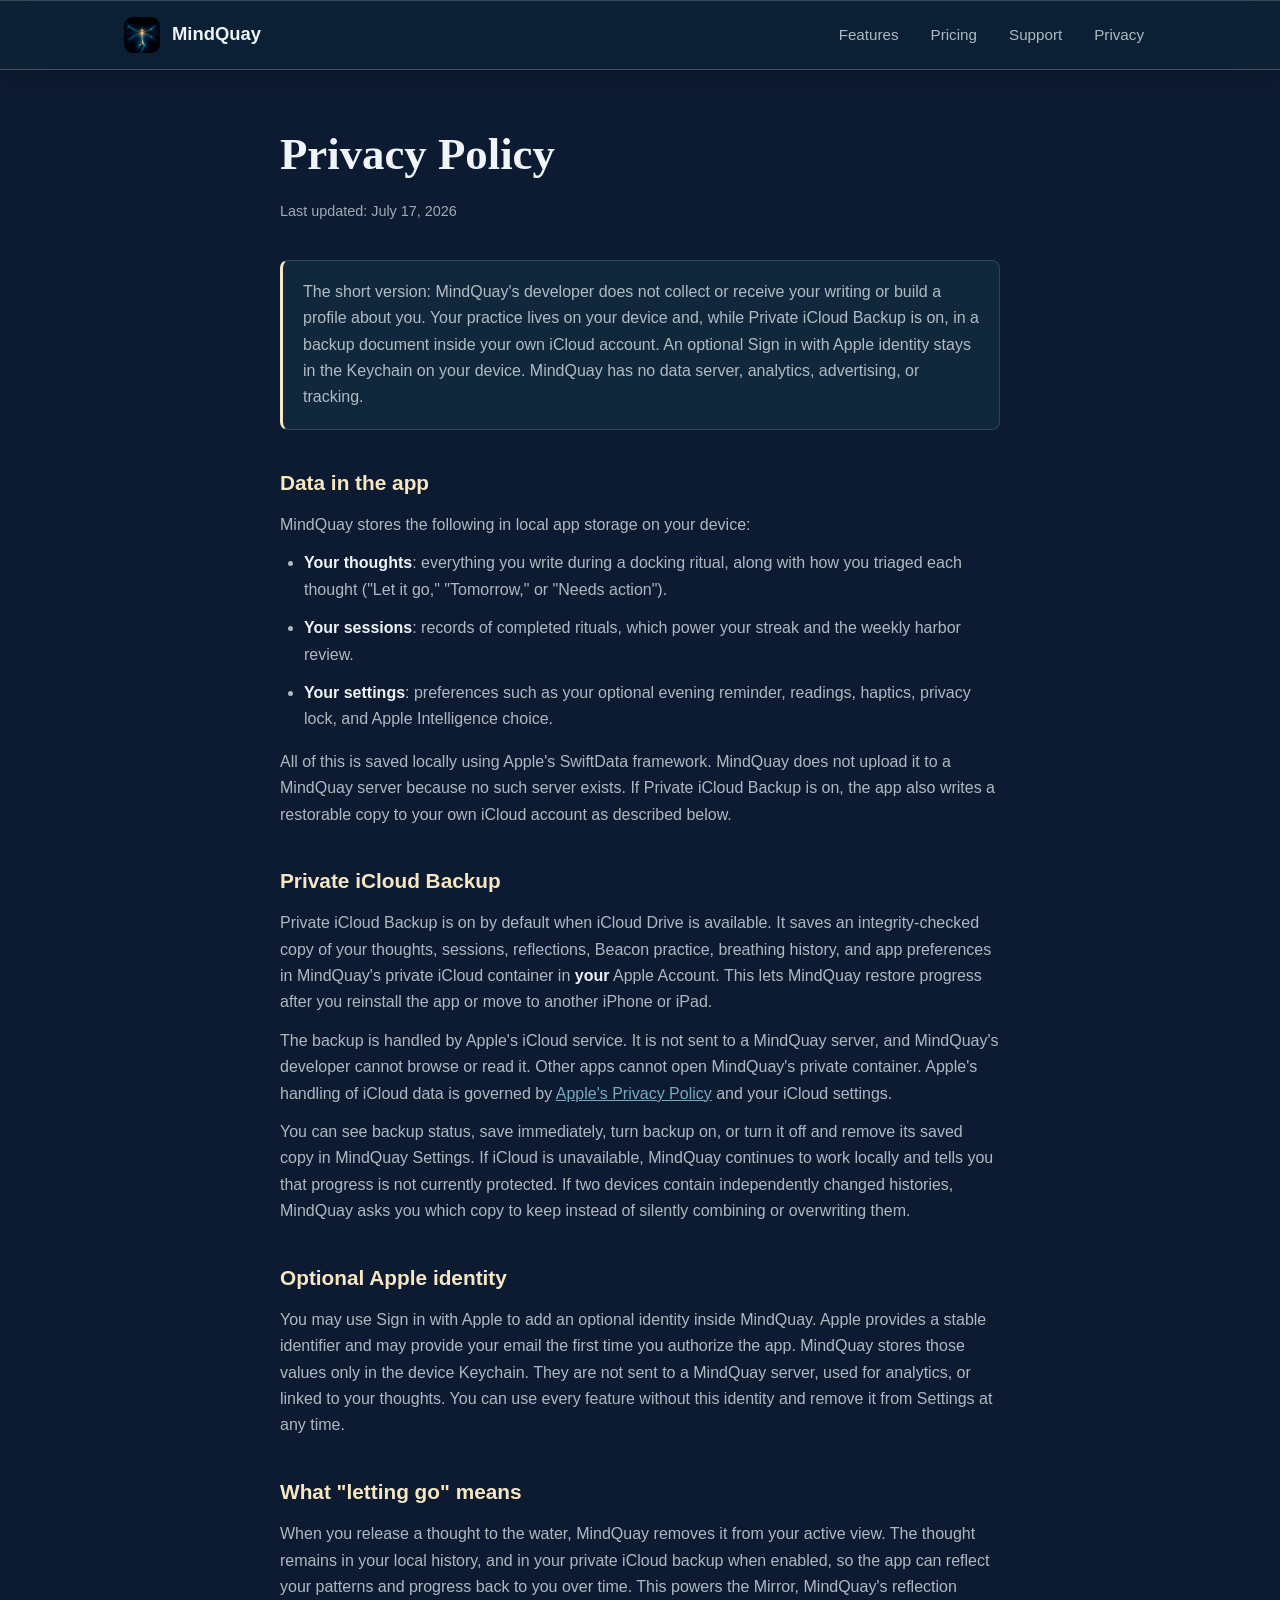
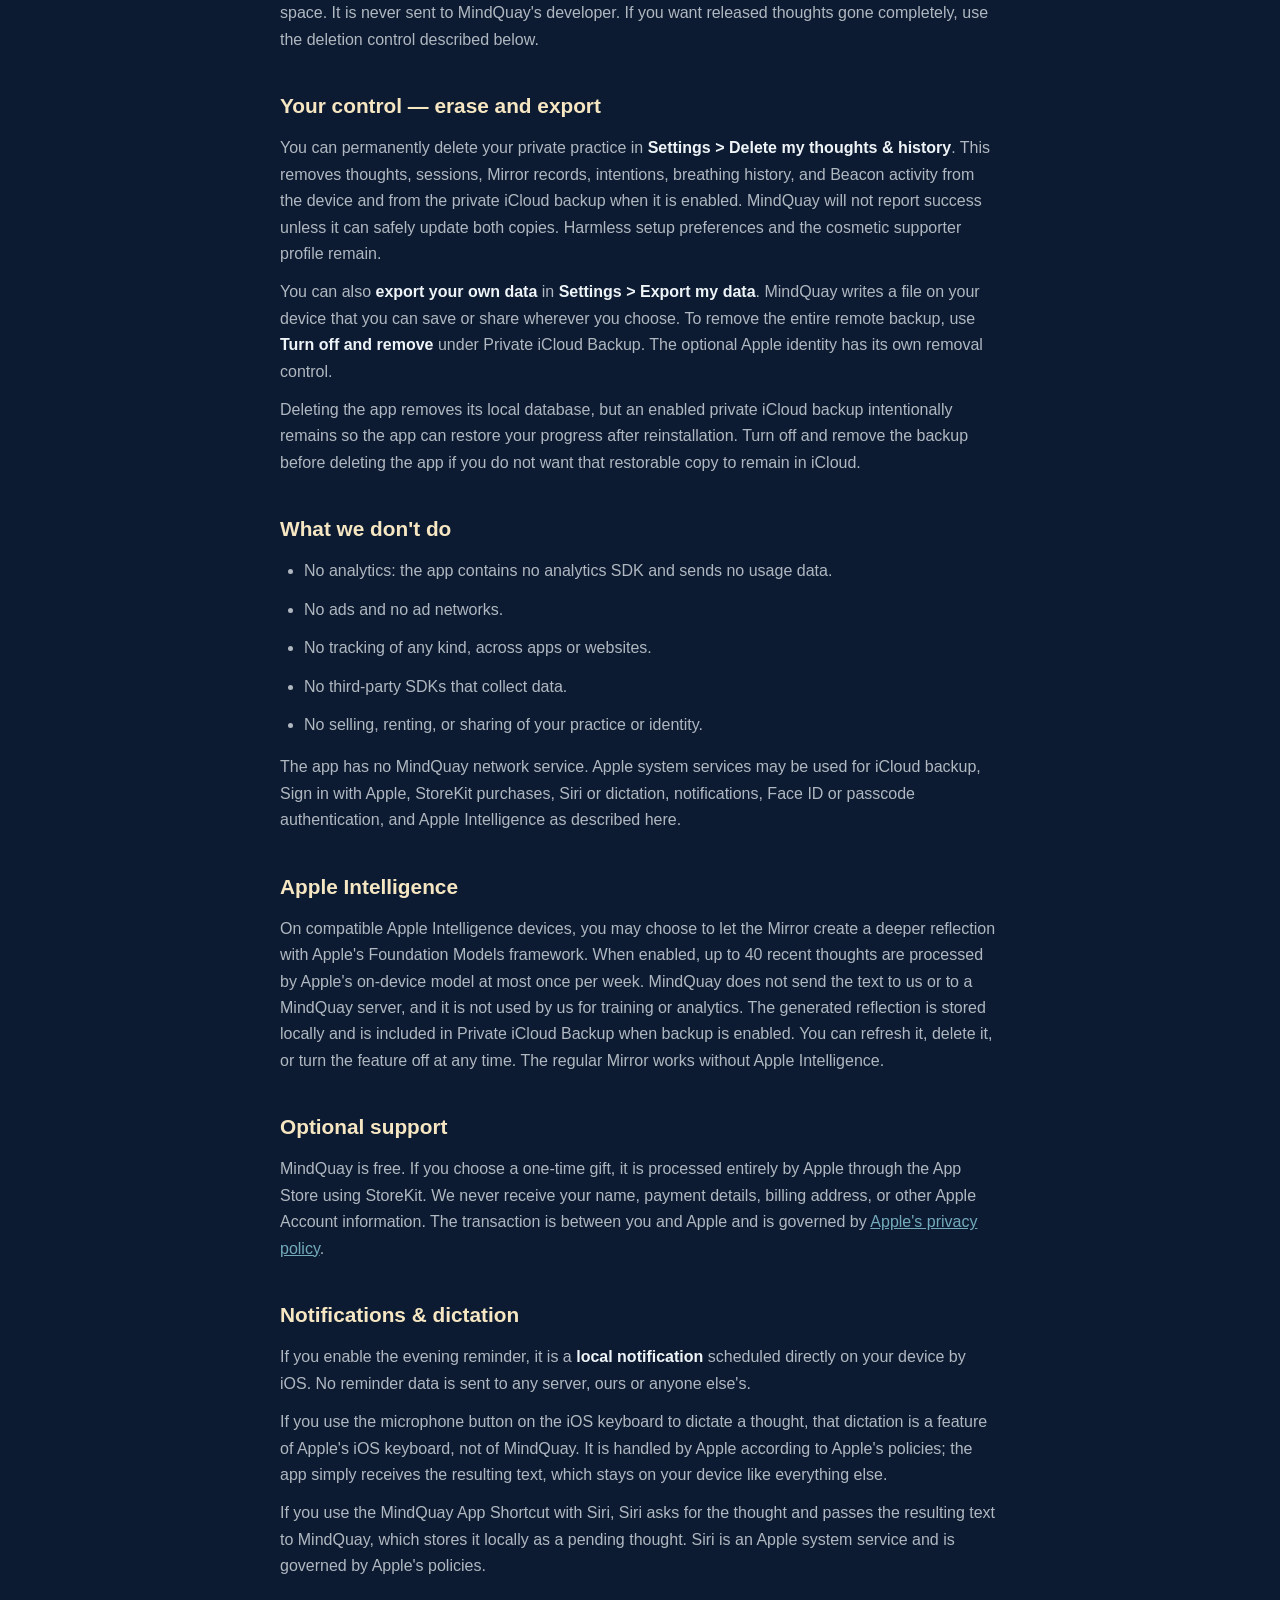
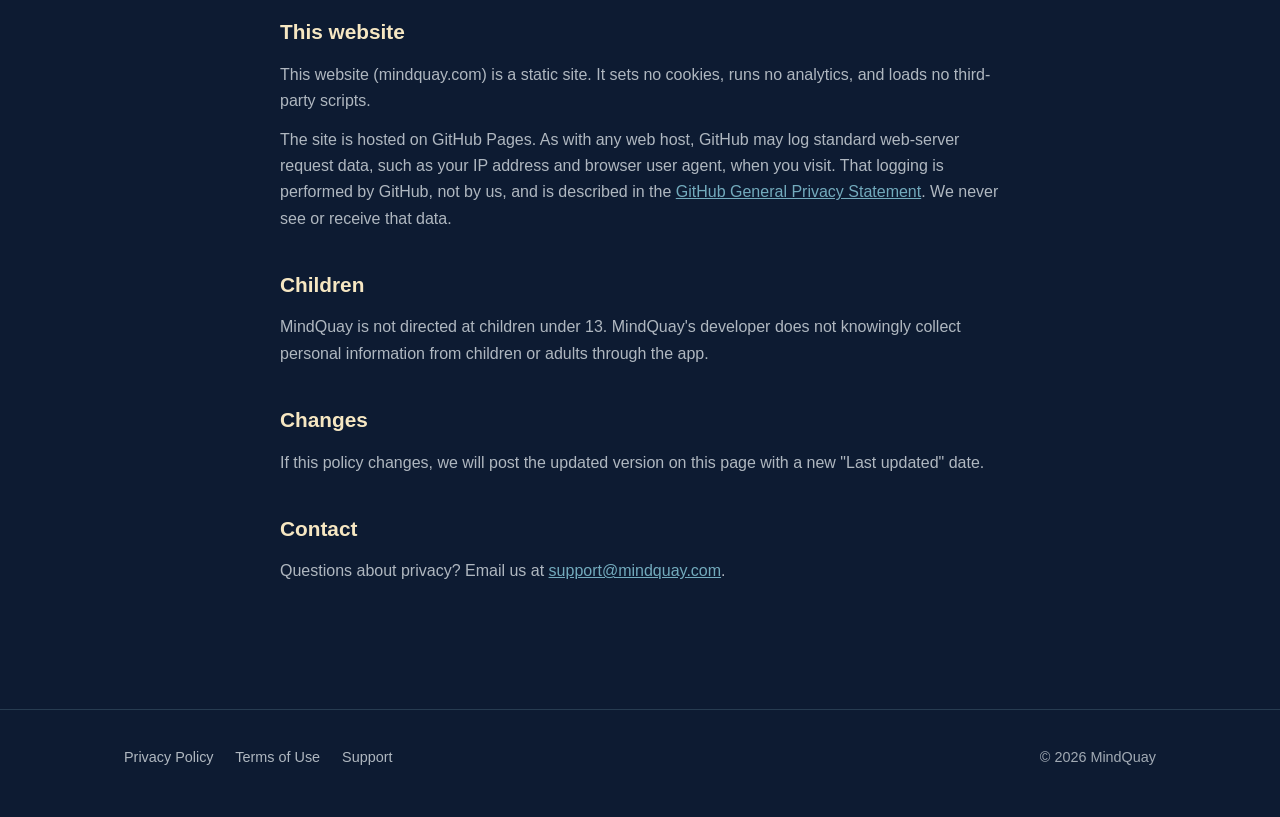
==== commit 3dbba91b: "Improve website audit scores" ====
--- a/privacy/index.html
+++ b/privacy/index.html
@@ -7,9 +7,11 @@
 <meta name="description" content="MindQuay has no data server, analytics, advertising, or tracking. Your practice stays on your iPhone or iPad and in your private iCloud backup when enabled.">
 <meta name="robots" content="index, follow, max-image-preview:large">
 <meta name="theme-color" content="#0d1b32">
+<meta name="referrer" content="strict-origin-when-cross-origin">
+<meta http-equiv="Content-Security-Policy" content="default-src 'self'; base-uri 'self'; object-src 'none'; form-action 'none'; img-src 'self' data:; style-src 'self'; script-src 'self' https://static.cloudflareinsights.com; connect-src 'self' https://cloudflareinsights.com; upgrade-insecure-requests">
 <link rel="canonical" href="https://mindquay.com/privacy/">
 <link rel="manifest" href="/site.webmanifest">
-<link rel="stylesheet" href="/styles.css?v=16">
+<link rel="stylesheet" href="/styles.css?v=17">
 <link rel="icon" type="image/png" href="/assets/favicon.png">
 <link rel="apple-touch-icon" href="/assets/apple-touch-icon.png">
 <meta property="og:title" content="MindQuay Privacy Policy: Private by Design">
@@ -23,7 +25,7 @@
 <body>
 <header class="site">
   <div class="wrap">
-    <a class="brand" href="/"><img src="/assets/icon-512.png" alt="MindQuay app icon"> MindQuay</a>
+    <a class="brand" href="/"><img src="/assets/icon-128.png" alt="MindQuay app icon"> MindQuay</a>
     <nav class="main">
       <a href="/#features">Features</a>
       <a href="/#pricing">Pricing</a>
--- a/styles.css
+++ b/styles.css
@@ -10,7 +10,7 @@
   --sand-dim: #e8d5a8;
   --ink: #eef4f7;
   --ink-dim: rgba(238, 244, 247, 0.72);
-  --ink-faint: rgba(238, 244, 247, 0.45);
+  --ink-faint: rgba(238, 244, 247, 0.66);
   --material: rgba(22, 52, 68, 0.56);
   --material-strong: rgba(12, 35, 52, 0.78);
   --material-border: rgba(153, 208, 222, 0.18);
@@ -243,6 +243,8 @@
 }
 .privacy-banner h2 { margin-bottom: 10px; }
 .privacy-banner p { color: var(--ink-dim); }
+.privacy-banner a { color: var(--mist); }
+.privacy-banner a:hover { color: var(--sand); }
 
 /* Prose pages (privacy / terms / support) */
 .prose { max-width: 720px; margin: 0 auto; padding: 48px 0 72px; }
@@ -287,6 +289,7 @@
 }
 
 @media (max-width: 720px) {
+  .hero { background-image: url("/assets/cosmic-harbor-night-mobile.jpg"); }
   .mobile-download-dock {
     display: block;
     position: fixed;
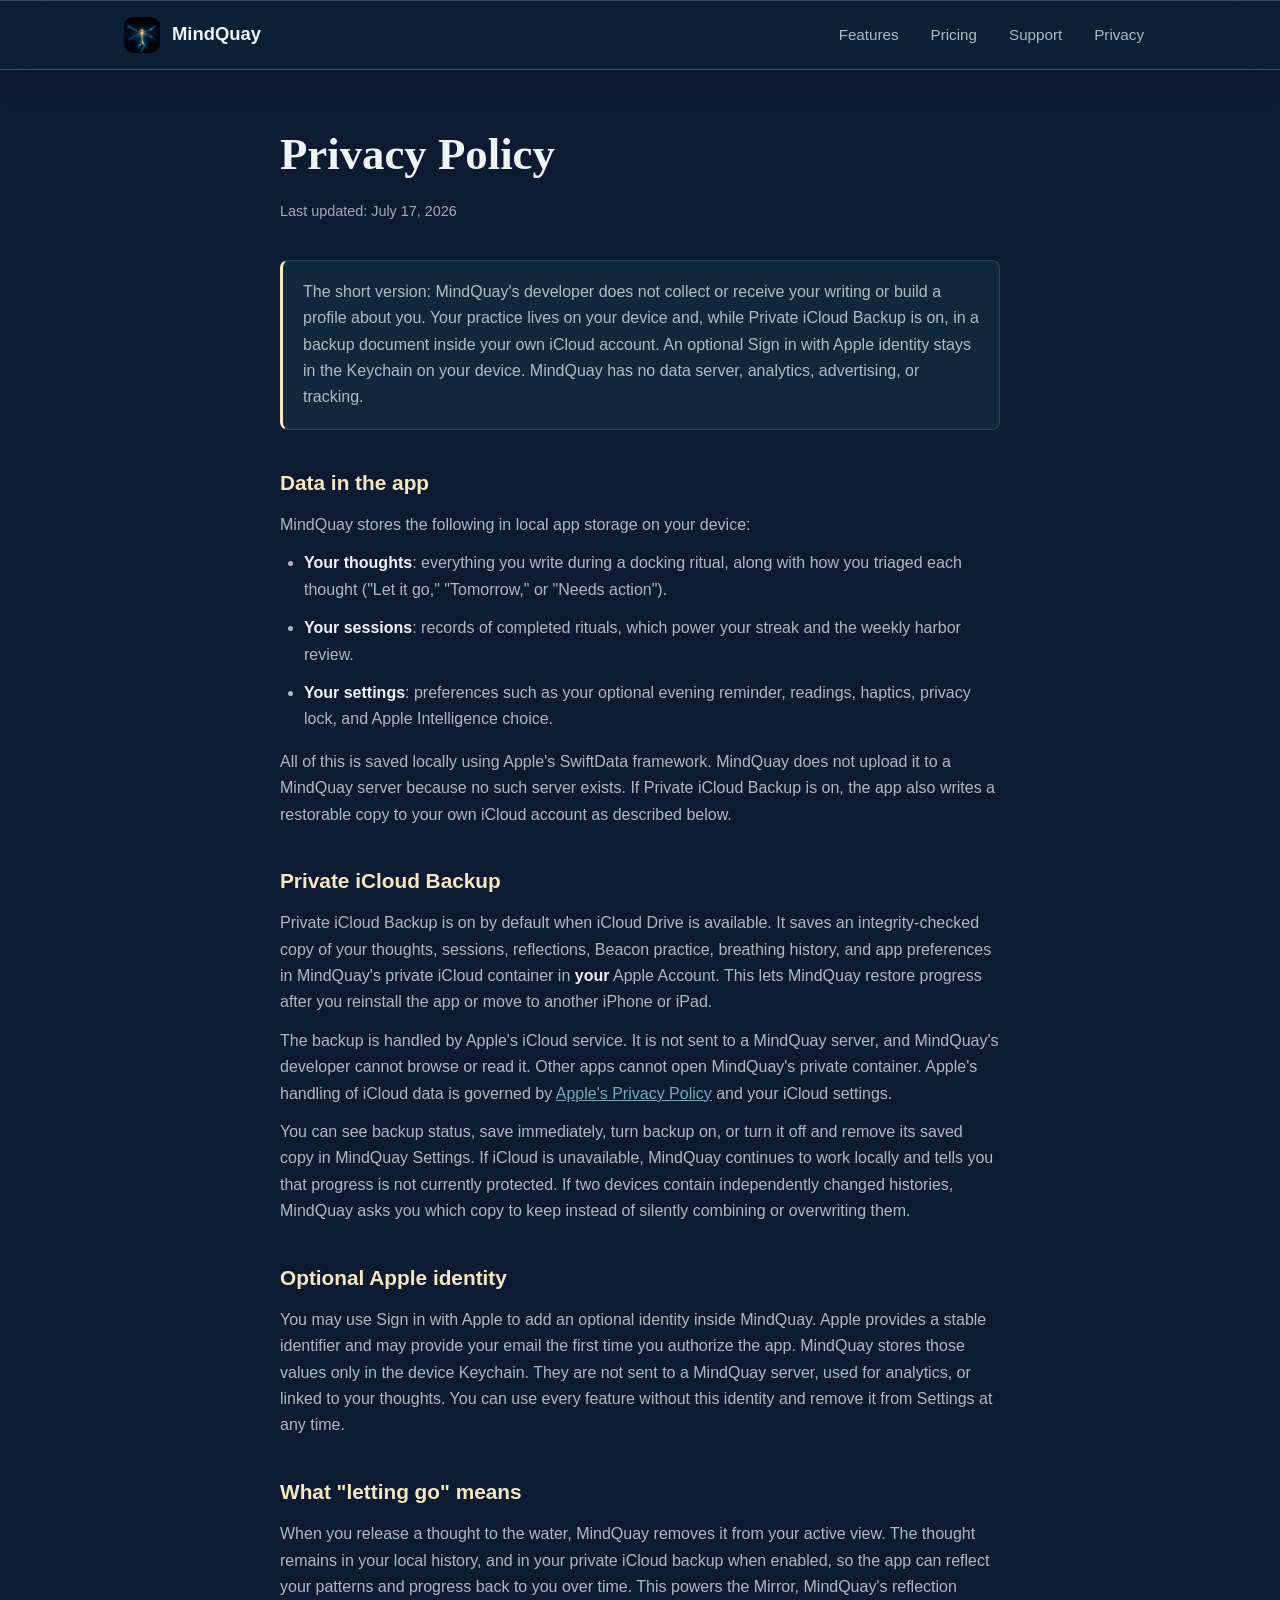
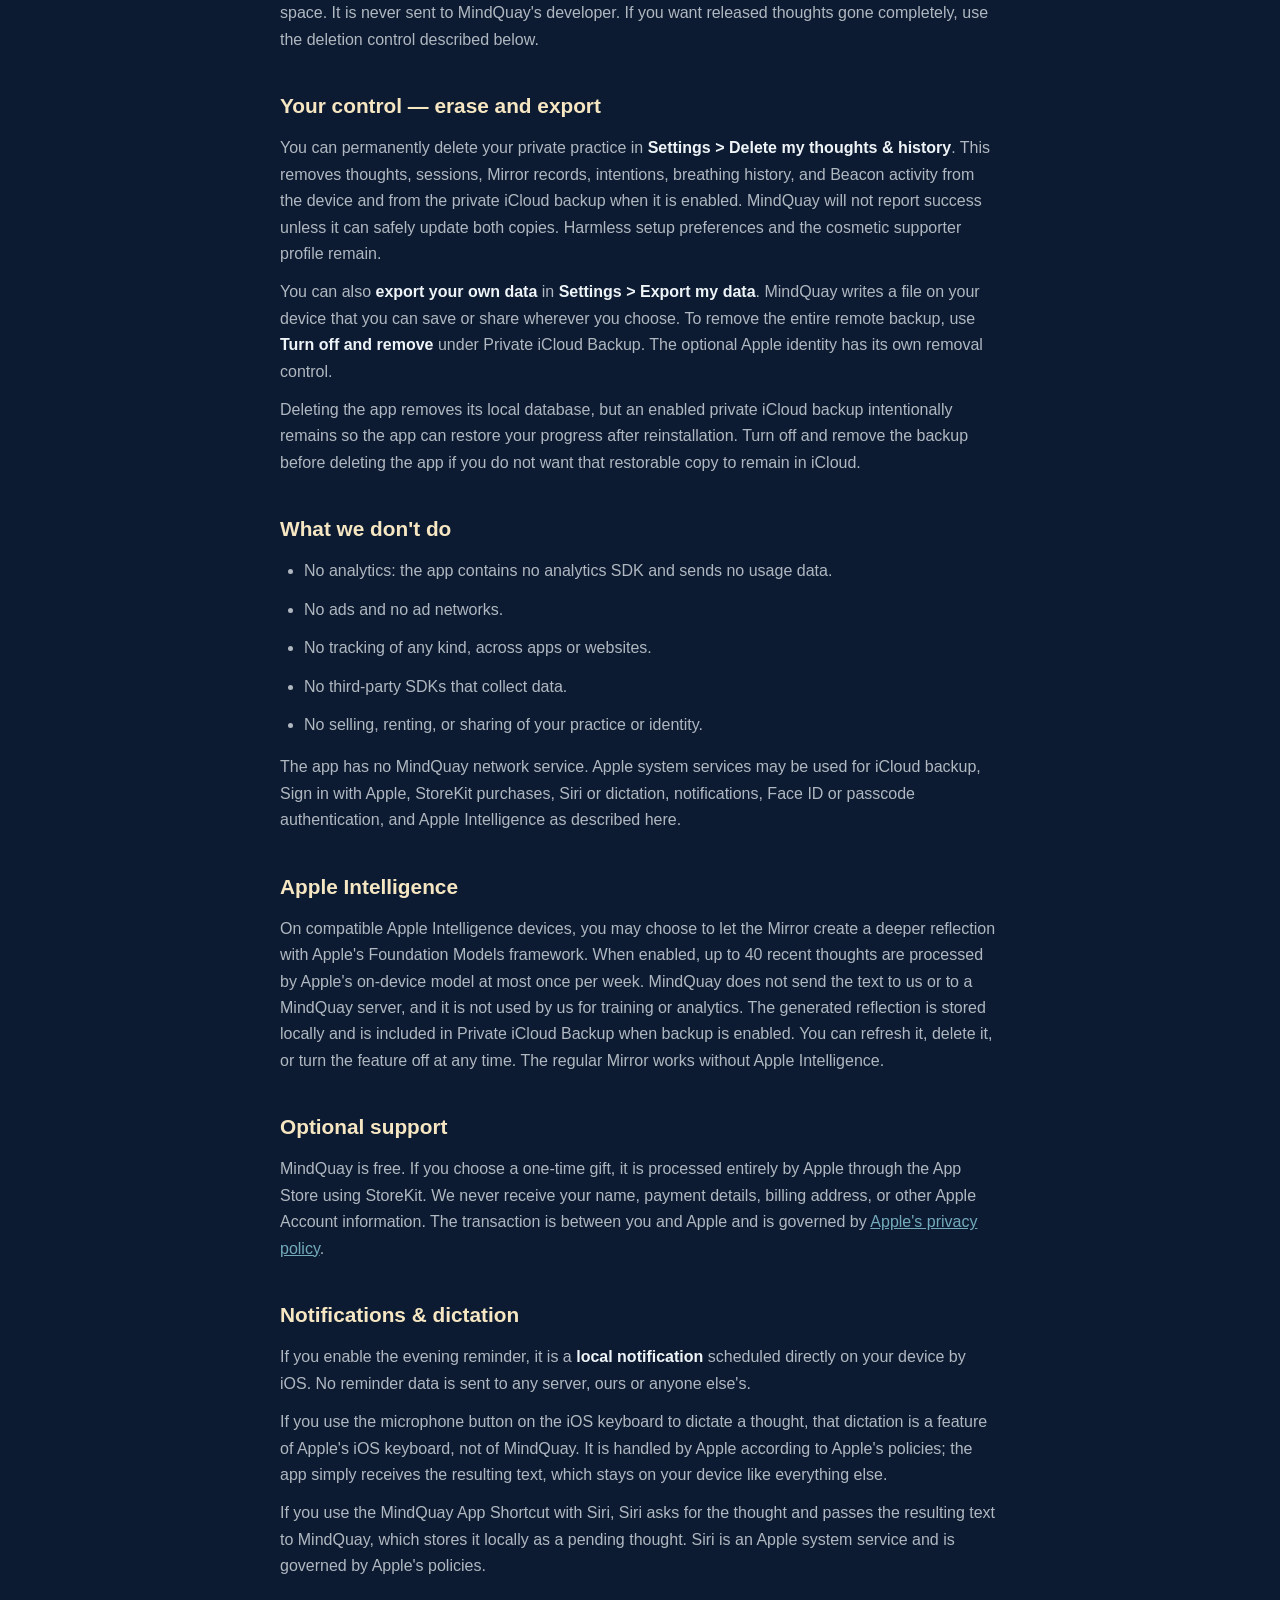
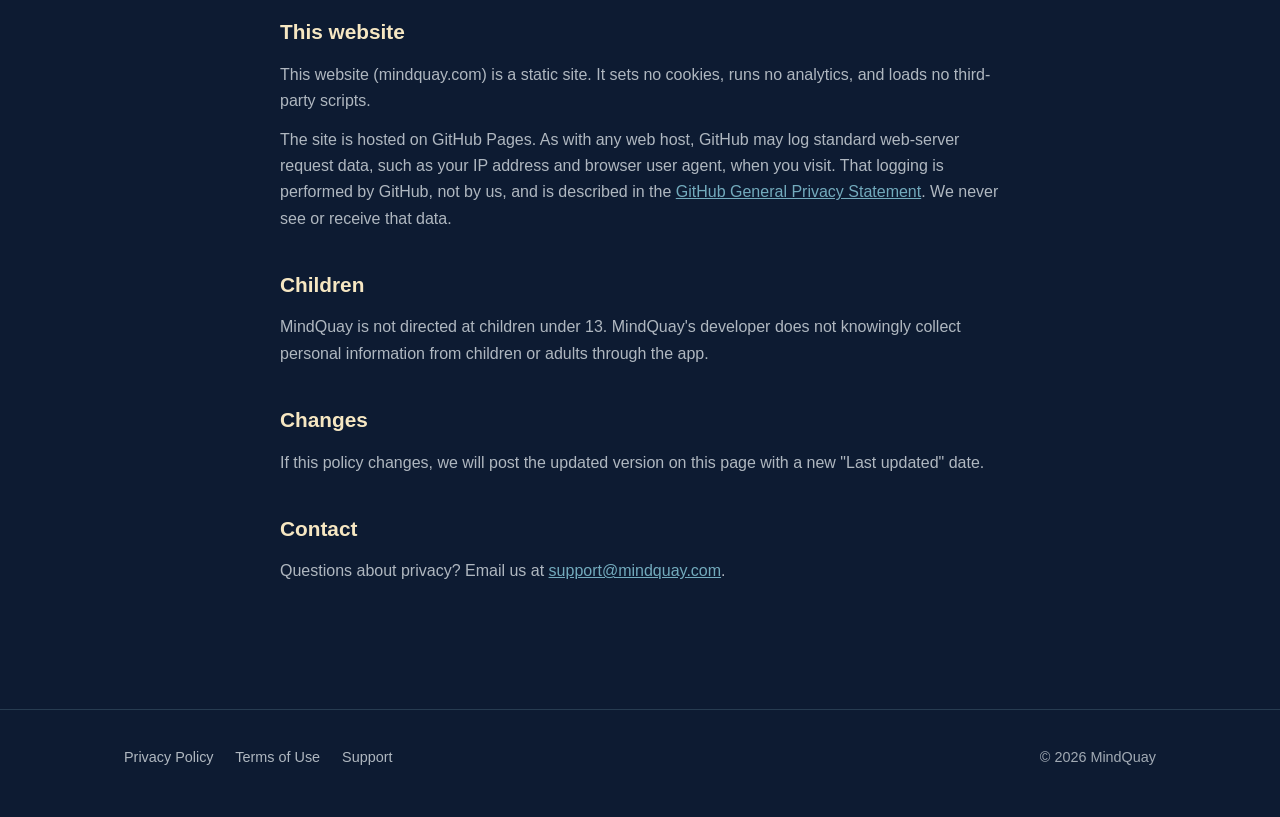
==== commit be4f7ba4: "Serve responsive website images" ====
--- a/privacy/index.html
+++ b/privacy/index.html
@@ -11,7 +11,7 @@
 <meta http-equiv="Content-Security-Policy" content="default-src 'self'; base-uri 'self'; object-src 'none'; form-action 'none'; img-src 'self' data:; style-src 'self'; script-src 'self' https://static.cloudflareinsights.com; connect-src 'self' https://cloudflareinsights.com; upgrade-insecure-requests">
 <link rel="canonical" href="https://mindquay.com/privacy/">
 <link rel="manifest" href="/site.webmanifest">
-<link rel="stylesheet" href="/styles.css?v=17">
+<link rel="stylesheet" href="/styles.css?v=18">
 <link rel="icon" type="image/png" href="/assets/favicon.png">
 <link rel="apple-touch-icon" href="/assets/apple-touch-icon.png">
 <meta property="og:title" content="MindQuay Privacy Policy: Private by Design">
@@ -25,7 +25,7 @@
 <body>
 <header class="site">
   <div class="wrap">
-    <a class="brand" href="/"><img src="/assets/icon-128.png" alt="MindQuay app icon"> MindQuay</a>
+    <a class="brand" href="/"><img src="/assets/icon-64.png" srcset="/assets/icon-64.png 1x, /assets/icon-128.png 2x, /assets/icon-192.png 3x" alt="MindQuay app icon"> MindQuay</a>
     <nav class="main">
       <a href="/#features">Features</a>
       <a href="/#pricing">Pricing</a>
--- a/styles.css
+++ b/styles.css
@@ -231,6 +231,13 @@
 .plan .price { font-size: 2.1rem; font-weight: 700; color: var(--sand); }
 .plan .per { color: var(--ink-faint); font-size: 0.95rem; }
 .plan p.detail { margin-top: 10px; color: var(--ink-dim); font-size: 0.9rem; }
+.pricing-note {
+  max-width: 40em;
+  margin: 1.5em auto 0;
+  color: var(--ink-dim);
+  font-size: 0.85em;
+  text-align: center;
+}
 .download-cta { margin-top: 28px; text-align: center; }
 
 /* Privacy banner */
